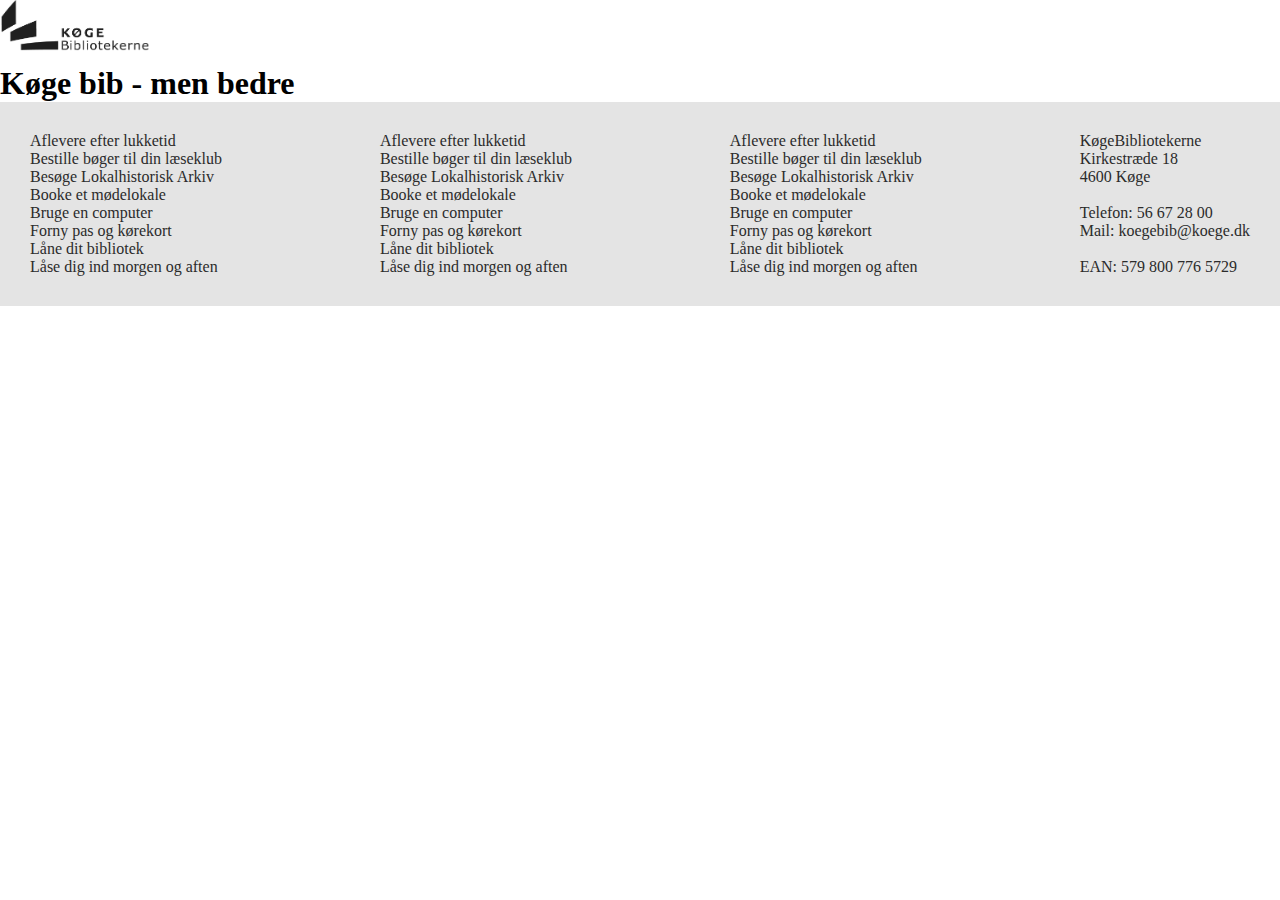
==== index.html @ dbcd5a8c "footer rykket op" ====
<!DOCTYPE html>
<html lang="en">
<head>
    <meta charset="UTF-8">
    <meta http-equiv="X-UA-Compatible" content="IE=edge">
    <meta name="viewport" content="width=device-width, initial-scale=1.0">
    <link rel="stylesheet" href="style.css">

    <title>KøgeBibliotekerne</title>
</head>
<body>

    <header>
        <img class="logo" src="img/logo.png" alt="logo">
        <h1>Køge bib - men bedre</h1>
    </header>
    








    <footer>
        <div class="foot-box">
            <div class="box1">
                <li>
                    <ul>Aflevere efter lukketid</ul>
                    <ul>Bestille bøger til din læseklub</ul>
                    <ul>Besøge Lokalhistorisk Arkiv</ul>
                    <ul>Booke et mødelokale</ul>
                    <ul>Bruge en computer</ul>
                    <ul>Forny pas og kørekort</ul>
                    <ul>Låne dit bibliotek</ul>
                    <ul>Låse dig ind morgen og aften</ul>
                </li>
            </div>
            <div class="box2">
                <li>
                    <ul>Aflevere efter lukketid</ul>
                    <ul>Bestille bøger til din læseklub</ul>
                    <ul>Besøge Lokalhistorisk Arkiv</ul>
                    <ul>Booke et mødelokale</ul>
                    <ul>Bruge en computer</ul>
                    <ul>Forny pas og kørekort</ul>
                    <ul>Låne dit bibliotek</ul>
                    <ul>Låse dig ind morgen og aften</ul>
                </li>
            </div>
            <div class="box3">
                <li>
                    <ul>Aflevere efter lukketid</ul>
                    <ul>Bestille bøger til din læseklub</ul>
                    <ul>Besøge Lokalhistorisk Arkiv</ul>
                    <ul>Booke et mødelokale</ul>
                    <ul>Bruge en computer</ul>
                    <ul>Forny pas og kørekort</ul>
                    <ul>Låne dit bibliotek</ul>
                    <ul>Låse dig ind morgen og aften</ul>
                </li>
            </div>
            <div class="box4">
                    <li>
                        <ul>KøgeBibliotekerne</ul>
                        <ul>Kirkestræde 18</ul>
                        <ul>4600 Køge</ul>
                        <br>
                        <ul>Telefon: 56 67 28 00</ul>
                        <ul> Mail: koegebib@koege.dk</ul>
                        <br>
                        <ul>EAN: 579 800 776 5729</ul>
                    </li>
            </div>
            </div>
        </div>
    </footer>
    <script src="main.js"></script>
</body>

</html>
---- style.css ----
:root{
    --bgg-color: #FFFFFF; 
    --box-bgg-color: #E4E4E4;
    --txt-color: #2B2B2B; 
    --detail-color: #79BA00; 
}

*{
    margin: 0;
    padding: 0;
}

.logo {
    width: 100%;
    height: auto;
    max-width: 150px;
    margin-bottom: 10px;
      
  }

.foot-box{
    color: var(--txt-color);
    background-color: var(--box-bgg-color);
    display: flex;
    flex-direction: column;
    align-items: center;
}

.box1, .box2, .box3, .box4 {
    margin: 30px;
    list-style: none;
    
}





@media screen and (min-width: 720px) {

    .foot-box{
        display: flex;
        flex-direction: row;
        justify-content: space-between;
    }
}
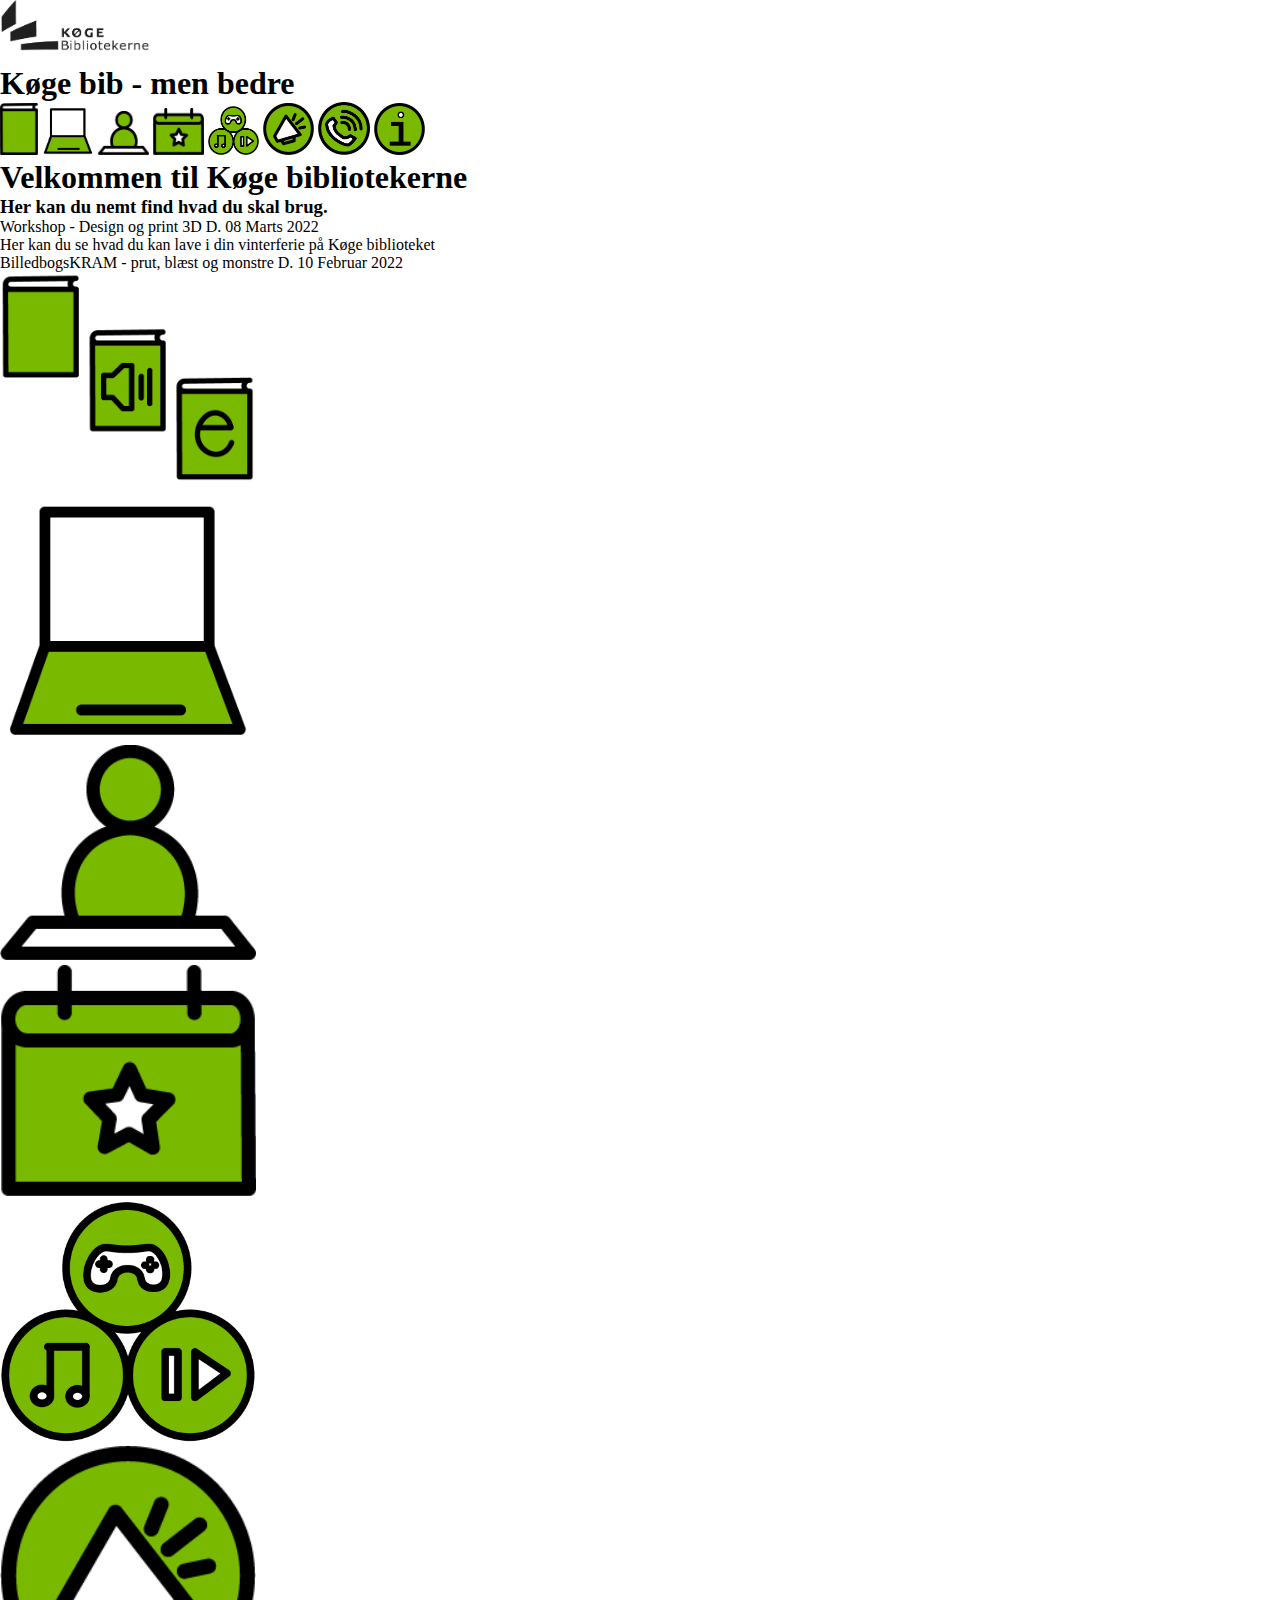
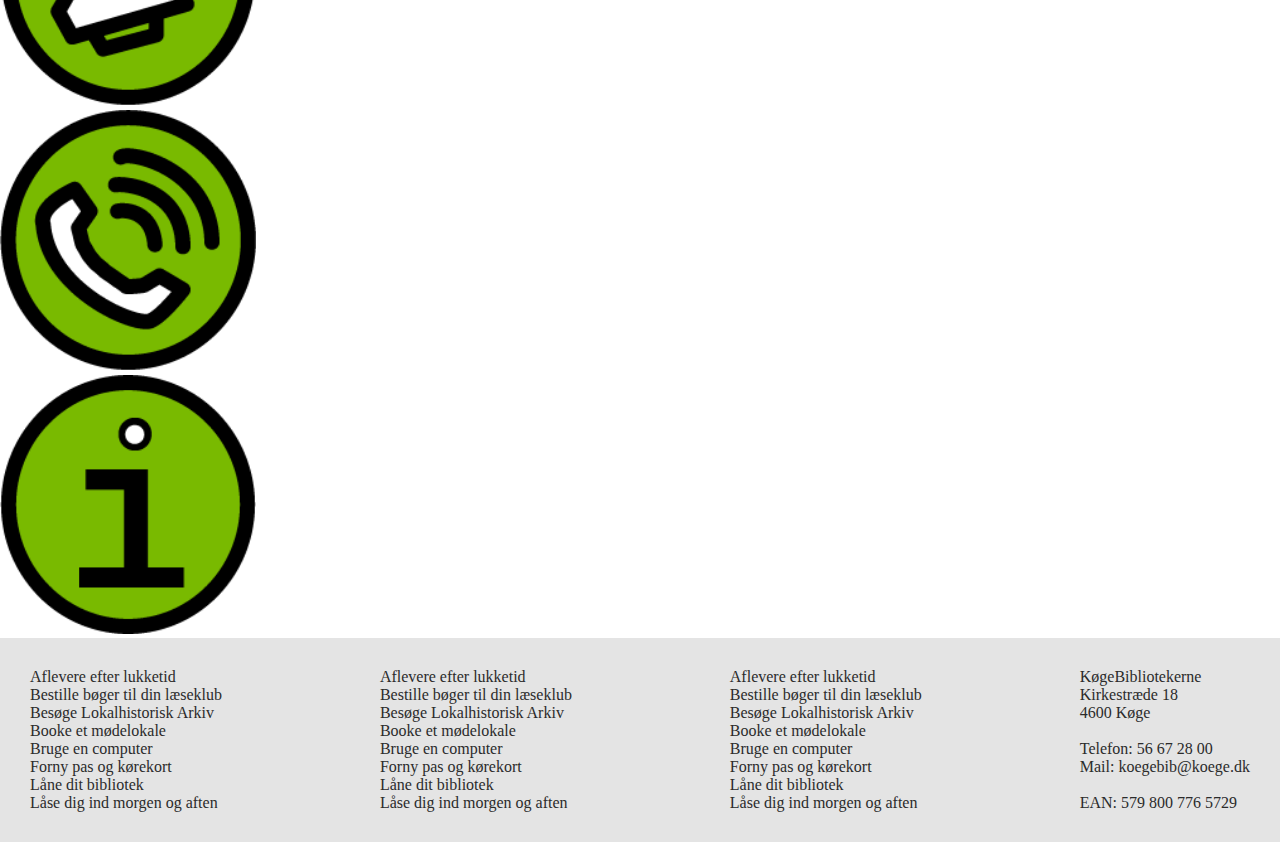
==== commit e702bb14: "forside ikoner kommet ind" ====
--- a/index.html
+++ b/index.html
@@ -1,5 +1,5 @@
 <!DOCTYPE html>
-<html lang="en">
+<html lang="da">
 <head>
     <meta charset="UTF-8">
     <meta http-equiv="X-UA-Compatible" content="IE=edge">
@@ -14,8 +14,74 @@
         <img class="logo" src="img/logo.png" alt="logo">
         <h1>Køge bib - men bedre</h1>
     </header>
-    
+    <nav>
+        <a href="#"><img src="img/farvet ikoner/bøger.png" alt="bog" width="3%"></a>
+        <a href="#"><img src="img/farvet ikoner/Computer.png" alt="computer" width="4%"></a>
+        <a href="#"><img src="img/farvet ikoner/skole-opg.png" alt="skole-opg" width="4%"></a>
+        <a href="arrangement.html"><img src="img/farvet ikoner/kalender.png" alt="kalender" width="4%"></a>
+        <a href="#"><img src="img/farvet ikoner/underholdning.png" alt="underholdning" width="4%"></a>
+        <a href="#"><img src="img/farvet ikoner/Nyhed.png" alt="Nyhed" width="4%"></a>
+        <a href="#"><img src="img/farvet ikoner/Kontakt.png" alt="Kontakt" width="4%"></a>
+        <a href="#"><img src="img/farvet ikoner/info.png" alt="ikoner" width="4%"></a>
+    </nav>
+    <section class="søg">
 
+    </section>
+    <section class="intro">
+        <h1>Velkommen til Køge bibliotekerne</h1>
+        <h3>Her kan du nemt find hvad du skal brug.</h3>
+        <div class="intro-box">
+            <p>
+                Workshop - Design og print 3D
+                D. 08 Marts 2022
+            </p>
+        </div>
+        <div class="intro-box">
+            <p>
+                Her kan du se hvad du kan lave i din vinterferie på Køge biblioteket
+            </p>
+        </div>
+        <div class="intro-box">
+            <p>
+                BilledbogsKRAM - prut, blæst og monstre 
+                D. 10 Februar 2022
+            </p>
+        </div>
+    </section>  
+    <main class="menu">
+        <div class="menu-box">
+            <a href="#"><img src="img/farvet ikoner/lån.png" alt="bog" width="20%"></a>
+            <h2 class="menu-text"></h2>
+        </div>
+        <div class="menu-box">
+            <a href="#"><img src="img/farvet ikoner/Computer.png" alt="computer" width="20%"></a>
+            <h2 class="menu-text"></h2>
+        </div>
+        <div class="menu-box">
+            <a href="#"><img src="img/farvet ikoner/skole-opg.png" alt="skole-opg" width="20%"></a>
+            <h2 class="menu-text"></h2>
+        </div>
+        <div class="menu-box">
+            <a href="arrangement.html"><img src="img/farvet ikoner/kalender.png" alt="kalender" width="20%"></a>
+            <h2 class="menu-text"></h2>
+        </div>
+        <div class="menu-box">
+            <a href="#"><img src="img/farvet ikoner/underholdning.png" alt="underholdning" width="20%"></a>
+            <h2 class="menu-text"></h2>
+        </div>
+        <div class="menu-box">
+            <a href="#"><img src="img/farvet ikoner/Nyhed.png" alt="Nyhed" width="20%"></a>
+            <h2 class="menu-text"></h2>
+        </div>
+        <div class="menu-box">
+            <a href="#"><img src="img/farvet ikoner/Kontakt.png" alt="Kontakt" width="20%"></a>
+            <h2 class="menu-text"></h2>
+        </div>
+        <div class="menu-box">
+            <a href="#"><img src="img/farvet ikoner/info.png" alt="ikoner" width="20%"></a>
+            <h2 class="menu-text"></h2>
+        </div>
+    </main>
 
 
 
--- a/style.css
+++ b/style.css
@@ -9,6 +9,59 @@
     margin: 0;
     padding: 0;
 }
+
+a:link{
+    text-decoration: none;
+    color: var(--txt-color);
+}
+
+a:visited{
+    text-decoration: none;
+    color: var(--txt-color);
+}
+
+.oversigt{
+    display: flex;
+    justify-content: space-between;
+    margin: 30px;
+    background-color: var(--detail-color);
+    text-decoration: underline;
+}
+
+.nav-dato, .nav-titel, .nav-kategori, .nav-sted, .nav-pris{
+  margin: 20px;   
+}
+
+.arrangement1, .arrangement2, .arrangement3, .arrangement4, .arrangement5, .arrangement6, .arrangement7 {
+    display: flex;
+    margin: 30px;
+    background-color: var(--box-bgg-color);
+    justify-content: space-between;
+    
+}
+
+.titel{
+    color: var(--detail-color);
+}
+
+.dato, .titel, .kategori, .sted, .pris{
+    margin: 20px;
+    
+}
+
+
+.flex-container {
+    display: flex;
+  }
+  
+  .flex-container > div {
+    color: var(--txt-color);
+    width: auto;
+    margin: 10px;
+    text-align: center;
+    line-height: 75px;
+    font-size: 20px;
+  }
 
 .logo {
     width: 100%;
@@ -34,8 +87,6 @@
 
 
 
-
-
 @media screen and (min-width: 720px) {
 
     .foot-box{
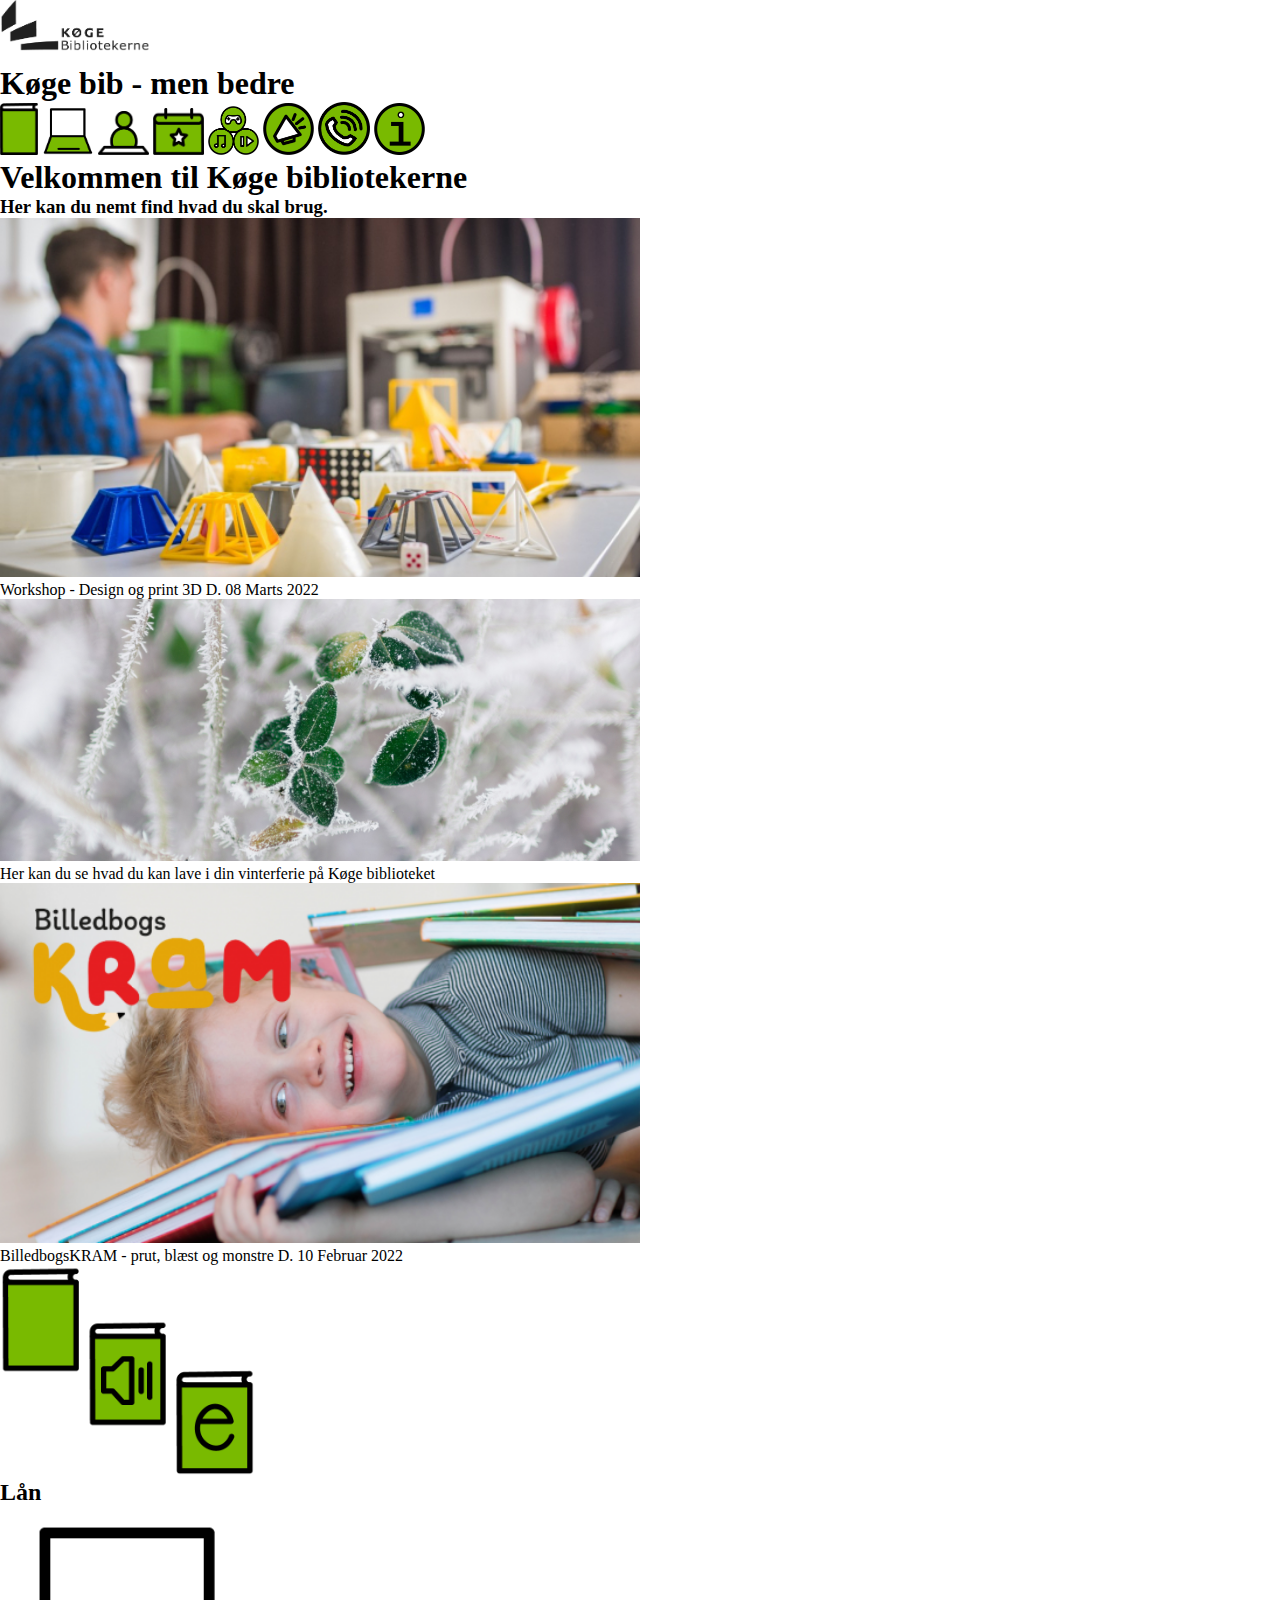
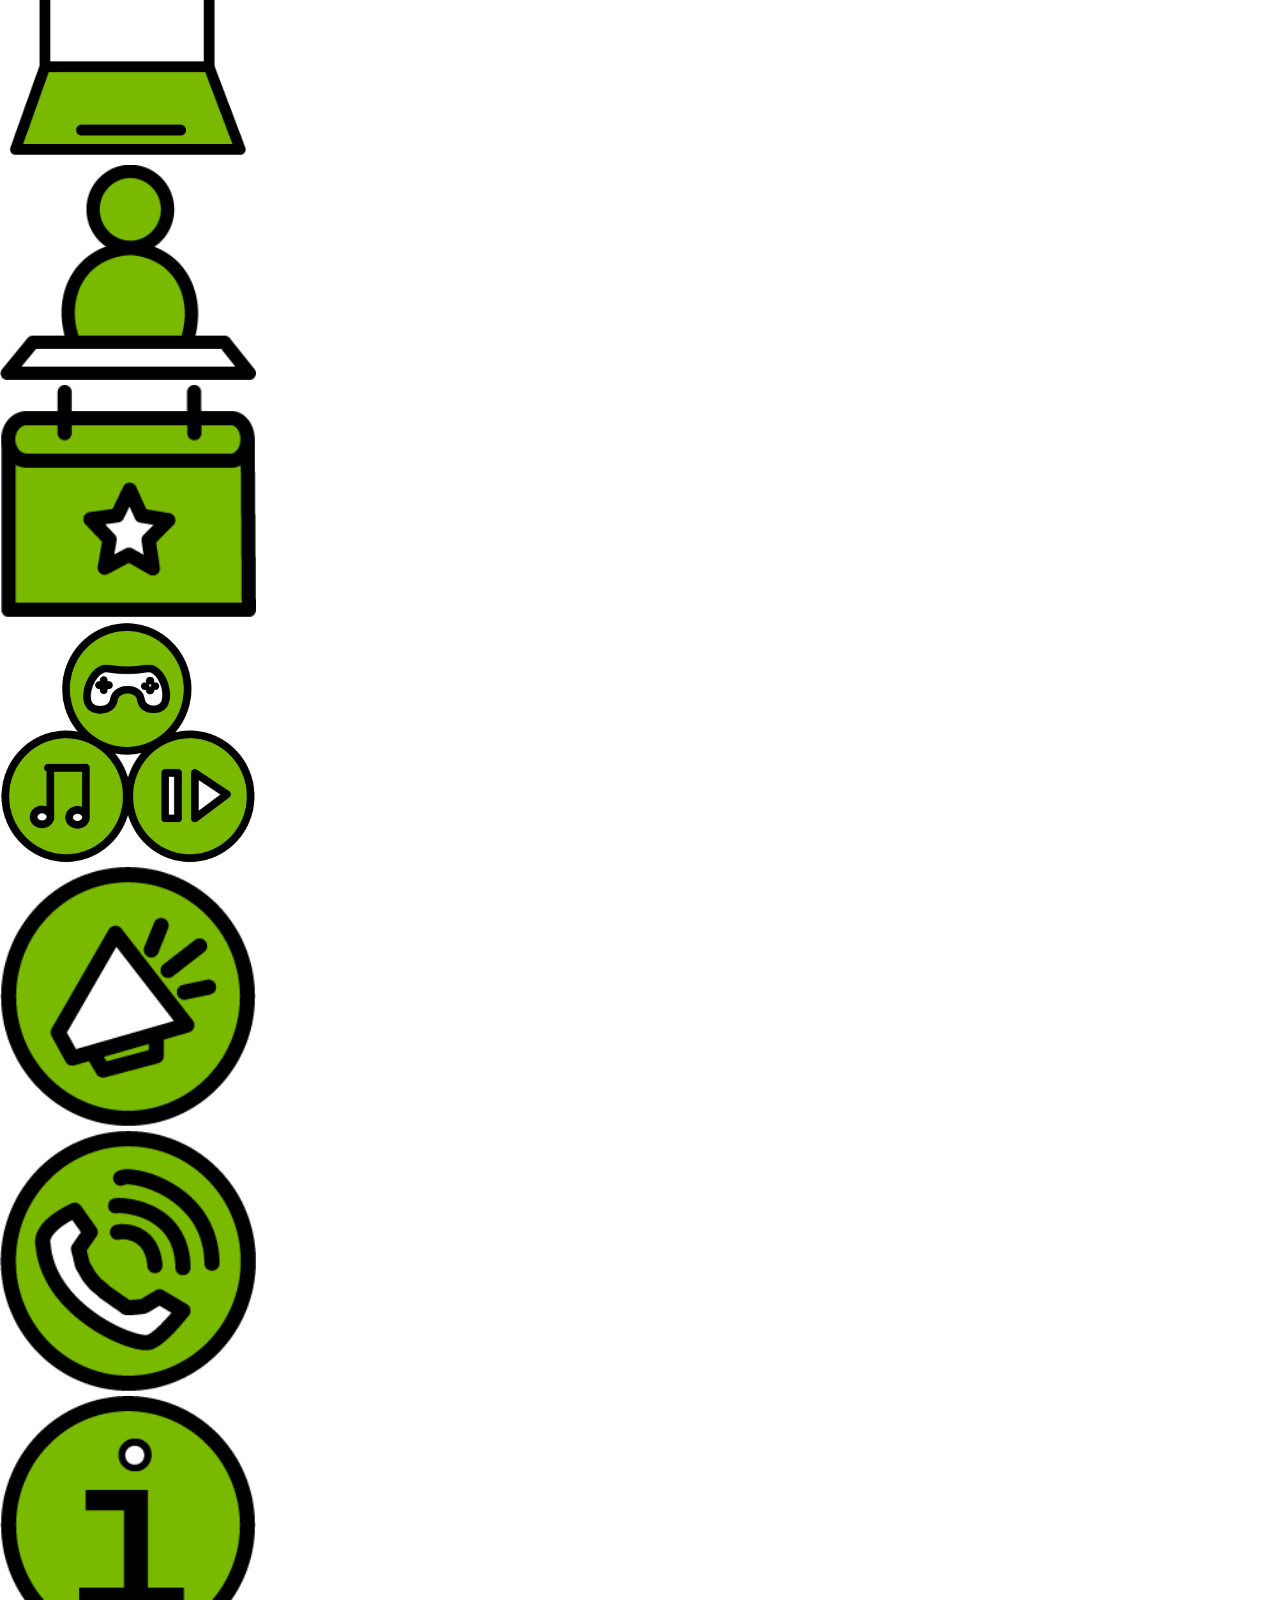
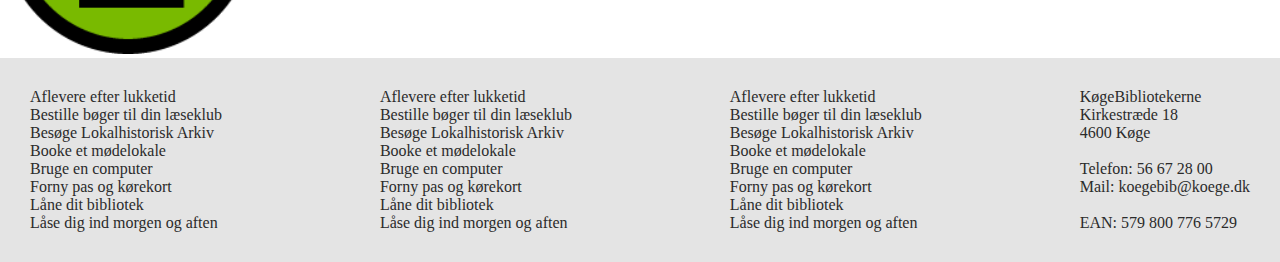
==== commit 568be56c: "billeder tilføjet og index opdatering" ====
--- a/index.html
+++ b/index.html
@@ -31,17 +31,20 @@
         <h1>Velkommen til Køge bibliotekerne</h1>
         <h3>Her kan du nemt find hvad du skal brug.</h3>
         <div class="intro-box">
+            <img src="img/3d-print.jpg" alt="3D-print" width="50%">
             <p>
                 Workshop - Design og print 3D
                 D. 08 Marts 2022
             </p>
         </div>
         <div class="intro-box">
+            <img src="img/vinterferien.jpg" alt="vinterferie" width="50%">
             <p>
                 Her kan du se hvad du kan lave i din vinterferie på Køge biblioteket
             </p>
         </div>
         <div class="intro-box">
+            <img src="img/kram.png" alt="KRAM" width="50%">
             <p>
                 BilledbogsKRAM - prut, blæst og monstre 
                 D. 10 Februar 2022
@@ -51,7 +54,7 @@
     <main class="menu">
         <div class="menu-box">
             <a href="#"><img src="img/farvet ikoner/lån.png" alt="bog" width="20%"></a>
-            <h2 class="menu-text"></h2>
+            <h2 class="menu-text">Lån</h2>
         </div>
         <div class="menu-box">
             <a href="#"><img src="img/farvet ikoner/Computer.png" alt="computer" width="20%"></a>
--- a/style.css
+++ b/style.css
@@ -86,7 +86,6 @@
 }
 
 
-
 @media screen and (min-width: 720px) {
 
     .foot-box{
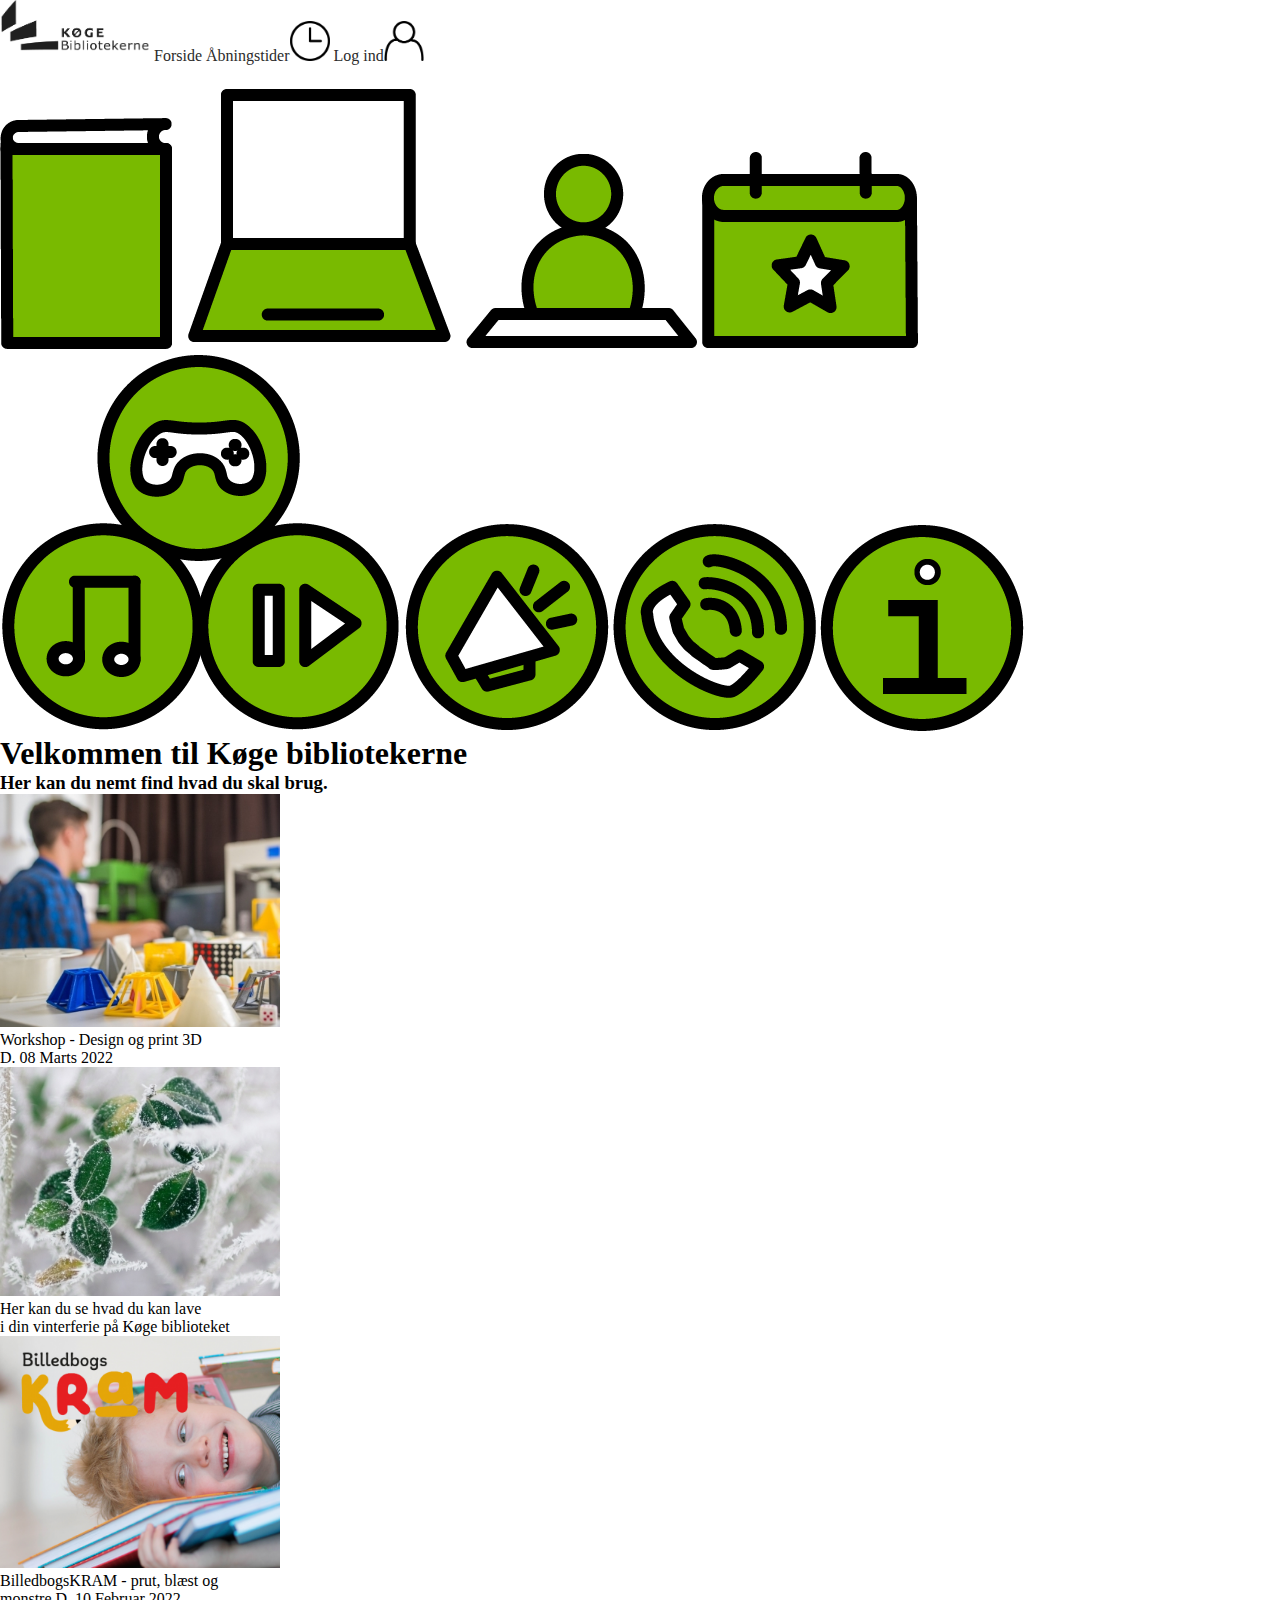
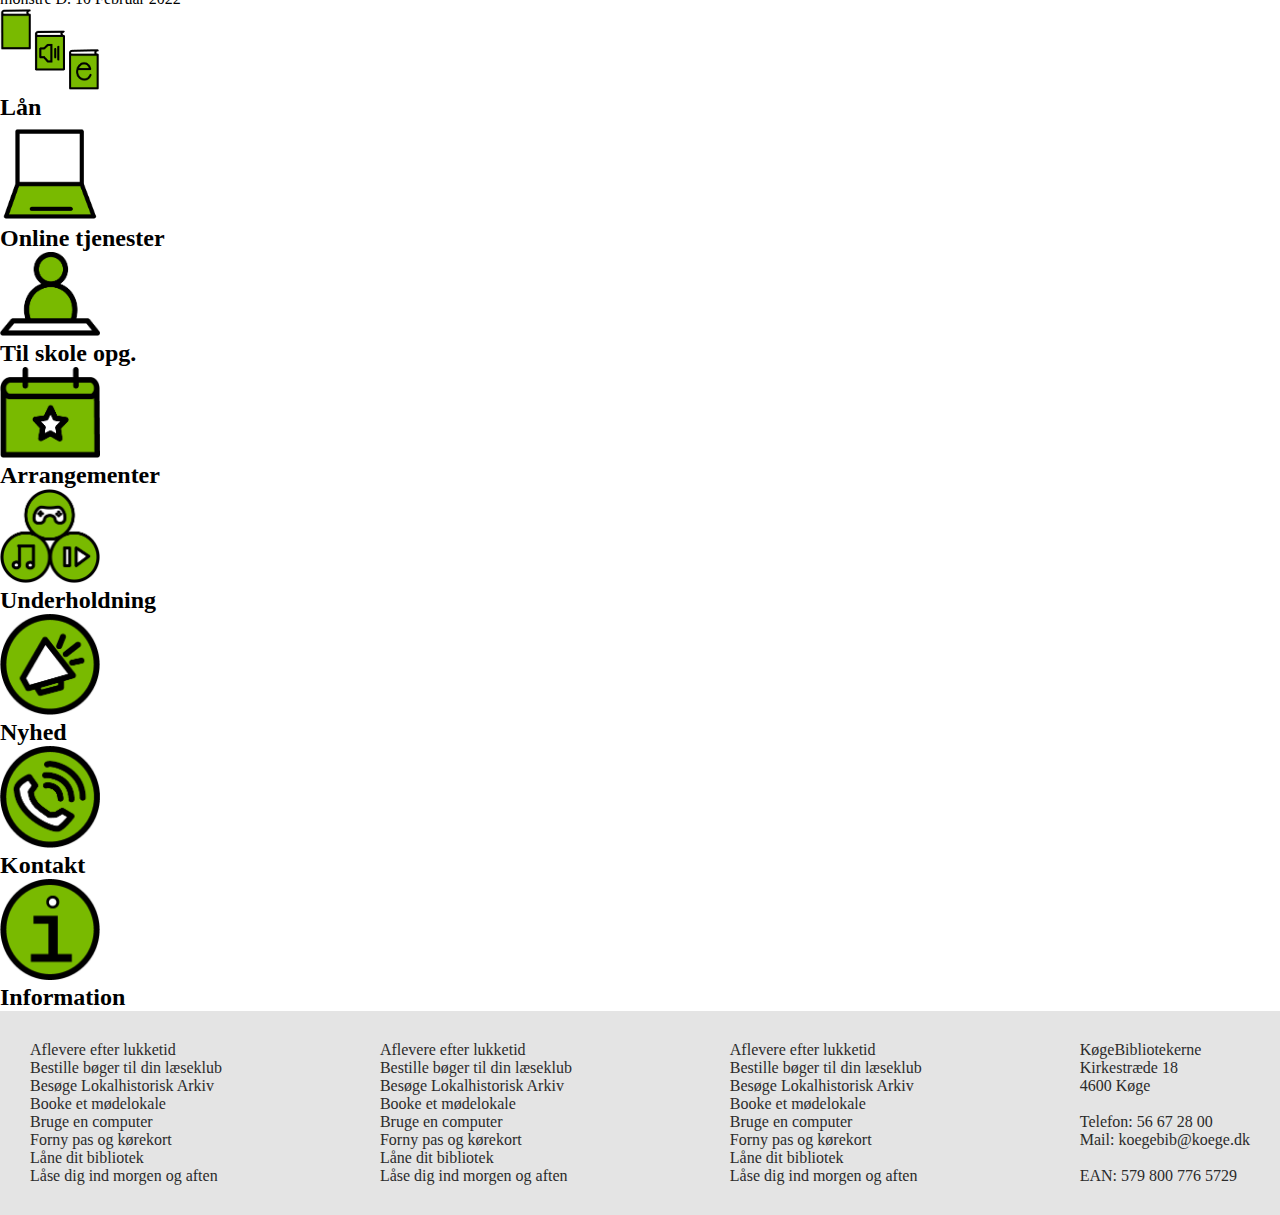
==== commit 60e1c72d: "ændringer" ====
--- a/index.html
+++ b/index.html
@@ -5,86 +5,86 @@
     <meta http-equiv="X-UA-Compatible" content="IE=edge">
     <meta name="viewport" content="width=device-width, initial-scale=1.0">
     <link rel="stylesheet" href="style.css">
-
-    <title>KøgeBibliotekerne</title>
+    <title>Køge Bibliotekerne</title>
 </head>
 <body>
 
     <header>
         <img class="logo" src="img/logo.png" alt="logo">
-        <h1>Køge bib - men bedre</h1>
+        <a href="index.html">Forside</a>
+        <a href="#">Åbningstider<img src="img/ur.png" alt="Åbningstider" width="40"></a>
+        <a href="#">Log ind<img src="img/bruger.png" alt="logind" width="40"></a>
     </header>
     <nav>
-        <a href="#"><img src="img/farvet ikoner/bøger.png" alt="bog" width="3%"></a>
-        <a href="#"><img src="img/farvet ikoner/Computer.png" alt="computer" width="4%"></a>
-        <a href="#"><img src="img/farvet ikoner/skole-opg.png" alt="skole-opg" width="4%"></a>
-        <a href="arrangement.html"><img src="img/farvet ikoner/kalender.png" alt="kalender" width="4%"></a>
-        <a href="#"><img src="img/farvet ikoner/underholdning.png" alt="underholdning" width="4%"></a>
-        <a href="#"><img src="img/farvet ikoner/Nyhed.png" alt="Nyhed" width="4%"></a>
-        <a href="#"><img src="img/farvet ikoner/Kontakt.png" alt="Kontakt" width="4%"></a>
-        <a href="#"><img src="img/farvet ikoner/info.png" alt="ikoner" width="4%"></a>
+        <a href="#"><img src="img/farvet-ikoner/bøger.png" alt="bog"></a>
+        <a href="#"><img src="img/farvet-ikoner/Computer.png" alt="computer"></a>
+        <a href="#"><img src="img/farvet-ikoner/skole-opg.png" alt="skole-opg"></a>
+        <a href="arrangement.html"><img src="img/farvet-ikoner/kalender.png" alt="kalender"></a>
+        <a href="#"><img src="img/farvet-ikoner/underholdning.png" alt="underholdning"></a>
+        <a href="#"><img src="img/farvet-ikoner/Nyhed.png" alt="Nyhed"></a>
+        <a href="#"><img src="img/farvet-ikoner/Kontakt.png" alt="Kontakt"></a>
+        <a href="#"><img src="img/farvet-ikoner/info.png" alt="ikoner"></a>
     </nav>
-    <section class="søg">
-
-    </section>
+  
     <section class="intro">
         <h1>Velkommen til Køge bibliotekerne</h1>
         <h3>Her kan du nemt find hvad du skal brug.</h3>
         <div class="intro-box">
-            <img src="img/3d-print.jpg" alt="3D-print" width="50%">
+            <img src="img/3d-print.jpg" alt="3D-print" width="280">
             <p>
-                Workshop - Design og print 3D
+                Workshop - Design og print 3D<br>
                 D. 08 Marts 2022
             </p>
         </div>
         <div class="intro-box">
-            <img src="img/vinterferien.jpg" alt="vinterferie" width="50%">
+            <img src="img/vinterferien.jpg" alt="vinterferie" width="280">
             <p>
-                Her kan du se hvad du kan lave i din vinterferie på Køge biblioteket
+                Her kan du se hvad du kan lave<br>
+                i din vinterferie på Køge biblioteket
             </p>
         </div>
         <div class="intro-box">
-            <img src="img/kram.png" alt="KRAM" width="50%">
+            <img src="img/kram.png" alt="KRAM" width="280">
             <p>
-                BilledbogsKRAM - prut, blæst og monstre 
-                D. 10 Februar 2022
+                BilledbogsKRAM - prut, blæst og<br> 
+                monstre D. 10 Februar 2022
             </p>
         </div>
     </section>  
-    <main class="menu">
+    <section class="menu">
         <div class="menu-box">
-            <a href="#"><img src="img/farvet ikoner/lån.png" alt="bog" width="20%"></a>
+            <a href="#"><img src="img/farvet-ikoner/lån.png" alt="bog" width="100"></a>
             <h2 class="menu-text">Lån</h2>
         </div>
         <div class="menu-box">
-            <a href="#"><img src="img/farvet ikoner/Computer.png" alt="computer" width="20%"></a>
-            <h2 class="menu-text"></h2>
+            <a href="#"><img src="img/farvet-ikoner/Computer.png" alt="computer" width="100"></a>
+            <h2 class="menu-text">Online tjenester</h2>
         </div>
         <div class="menu-box">
-            <a href="#"><img src="img/farvet ikoner/skole-opg.png" alt="skole-opg" width="20%"></a>
-            <h2 class="menu-text"></h2>
+            <a href="#"><img src="img/farvet-ikoner/skole-opg.png" alt="skole-opg" width="100"></a>
+            <h2 class="menu-text">Til skole opg.</h2>
         </div>
         <div class="menu-box">
-            <a href="arrangement.html"><img src="img/farvet ikoner/kalender.png" alt="kalender" width="20%"></a>
-            <h2 class="menu-text"></h2>
+            <a href="arrangement.html"><img src="img/farvet-ikoner/kalender.png" alt="kalender"  width="100"></a>
+            <h2 class="menu-text">Arrangementer</h2>
         </div>
         <div class="menu-box">
-            <a href="#"><img src="img/farvet ikoner/underholdning.png" alt="underholdning" width="20%"></a>
-            <h2 class="menu-text"></h2>
+            <a href="#"><img src="img/farvet-ikoner/underholdning.png" alt="underholdning"  width="100"></a>
+            <h2 class="menu-text">Underholdning</h2>
         </div>
         <div class="menu-box">
-            <a href="#"><img src="img/farvet ikoner/Nyhed.png" alt="Nyhed" width="20%"></a>
-            <h2 class="menu-text"></h2>
+            <a href="#"><img src="img/farvet-ikoner/Nyhed.png" alt="Nyhed"  width="100"></a>
+            <h2 class="menu-text">Nyhed</h2>
         </div>
         <div class="menu-box">
-            <a href="#"><img src="img/farvet ikoner/Kontakt.png" alt="Kontakt" width="20%"></a>
-            <h2 class="menu-text"></h2>
+            <a href="#"><img src="img/farvet-ikoner/Kontakt.png" alt="Kontakt"  width="100"></a>
+            <h2 class="menu-text">Kontakt</h2>
         </div>
         <div class="menu-box">
-            <a href="#"><img src="img/farvet ikoner/info.png" alt="ikoner" width="20%"></a>
-            <h2 class="menu-text"></h2>
+            <a href="#"><img src="img/farvet-ikoner/info.png" alt="ikoner"  width="100"></a>
+            <h2 class="menu-text">Information</h2>
         </div>
-    </main>
+    </section>
 
 
 
--- a/style.css
+++ b/style.css
@@ -52,16 +52,75 @@
 
 .flex-container {
     display: flex;
+    padding-right: 70px;
+    padding-left: 0px;
   }
   
-  .flex-container > div {
+.flex-container > div {
     color: var(--txt-color);
     width: auto;
     margin: 10px;
+    font-size: 20px;
+    margin-left: 40px;
+}
+
+
+.tilmeld {
+    border: none;
+    color: #2B2B2B;
+    padding: 14px 28px;
+    font-size: 16px;
+    cursor: pointer;
+    background-color:#79BA00;
+    margin: 100px;
+    margin-top: 30px;
+    margin-bottom: 10px;
+}
+
+.lille{
+    color: var(--txt-color);
+    font-size: 17px;
+    font-family: Arial, Helvetica, sans-serif;
+    padding-bottom: 10px;
+}
+.green{
+    color: var(--detail-color);
+    font-size: 30px;
+    font-family: Arial, Helvetica, sans-serif;
+    padding-bottom: 20px;
+}
+.brødtekst{
+    color: var(--txt-color);
+    font-size: 20px;
+    font-family: Arial, Helvetica, sans-serif;
+    padding-top: 13px;
+    padding-bottom: 28px;
+}
+.stor{
+    font-size: 30px;
+    color: var(--txt-color);
+    font-family: Arial, Helvetica, sans-serif;
+}
+.andre{
+    font-size: 30px;
+    padding-left: 40px;
+    padding-top: 50px;
+    font-family: Arial, Helvetica, sans-serif;
+}
+
+.andre-begivenheder{
+    display: flex;
+    padding-bottom: 40px;
+}
+      
+.andre-begivenheder > div {
+    background-color: var(--box-bgg-color);
+    color: var(--txt-color);
+    width: 400px;
+    margin: 10px;
     text-align: center;
-    line-height: 75px;
-    font-size: 20px;
-  }
+}
+
 
 .logo {
     width: 100%;
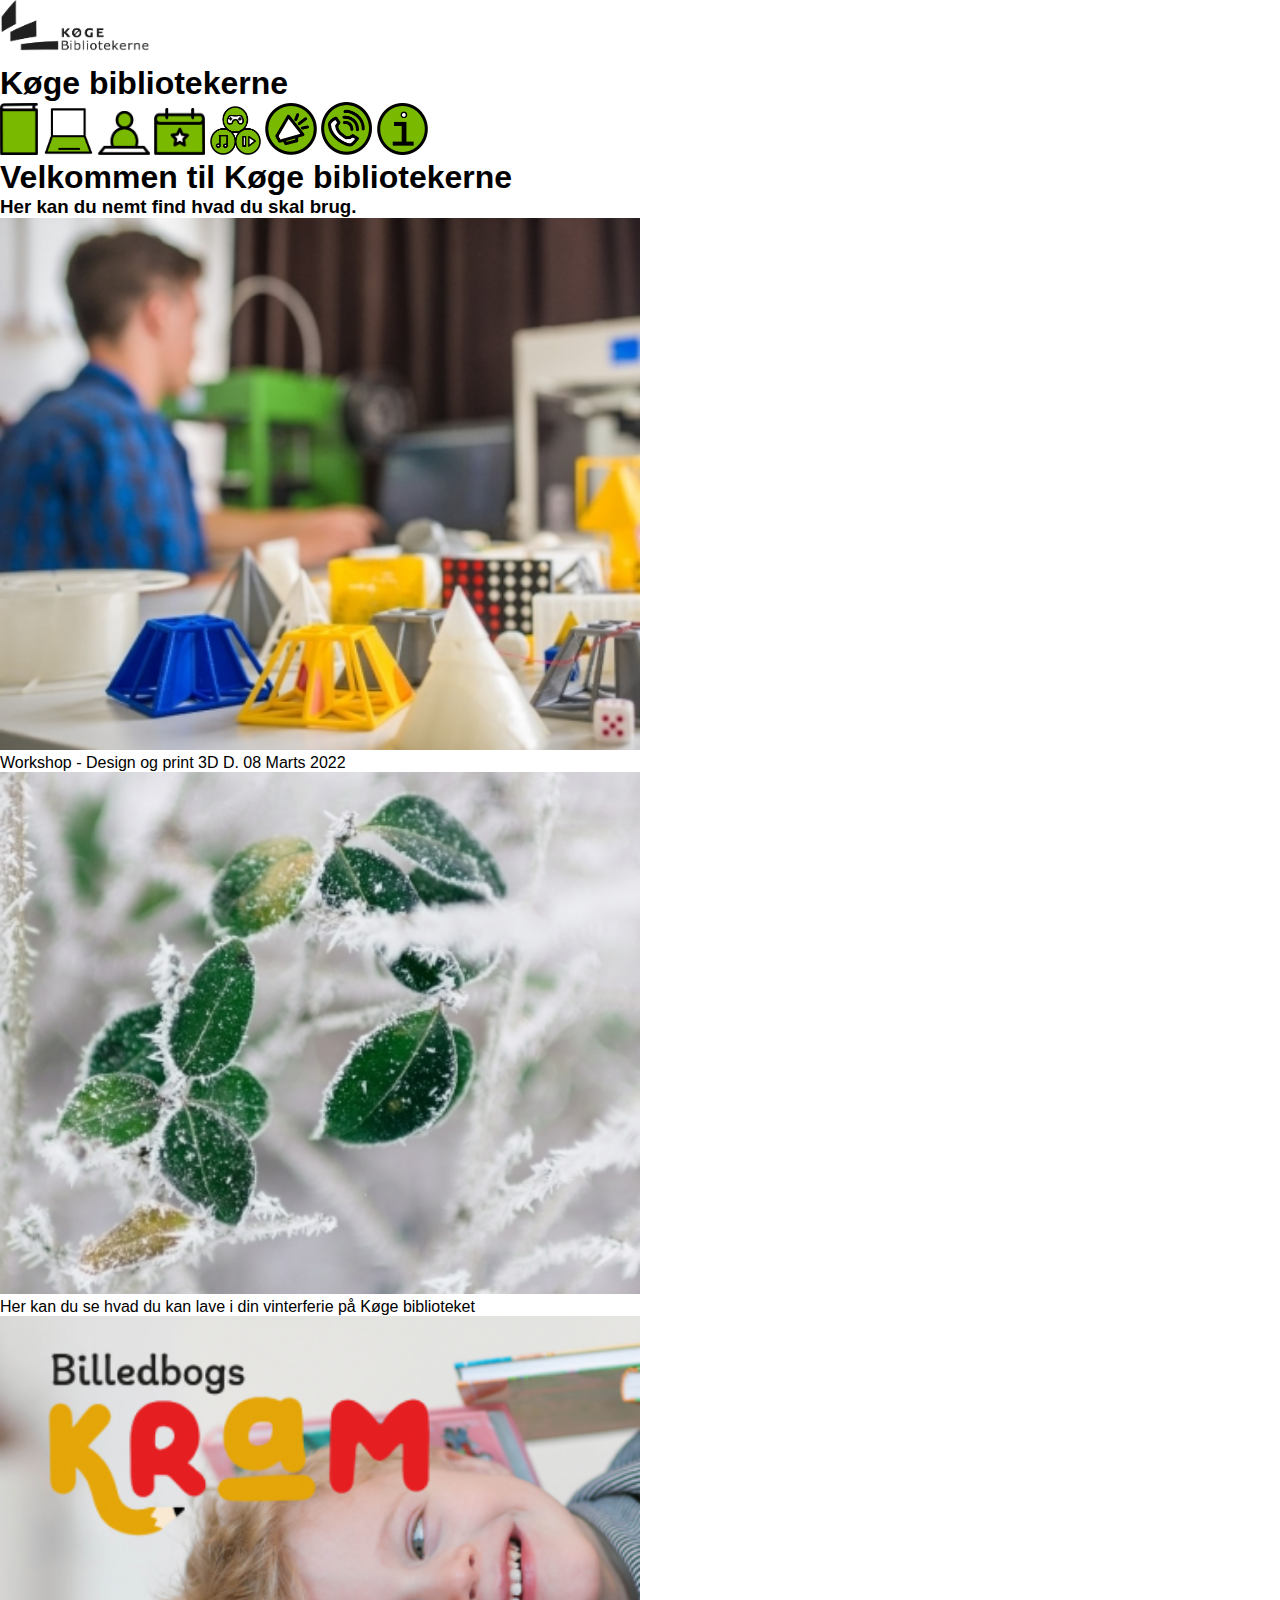
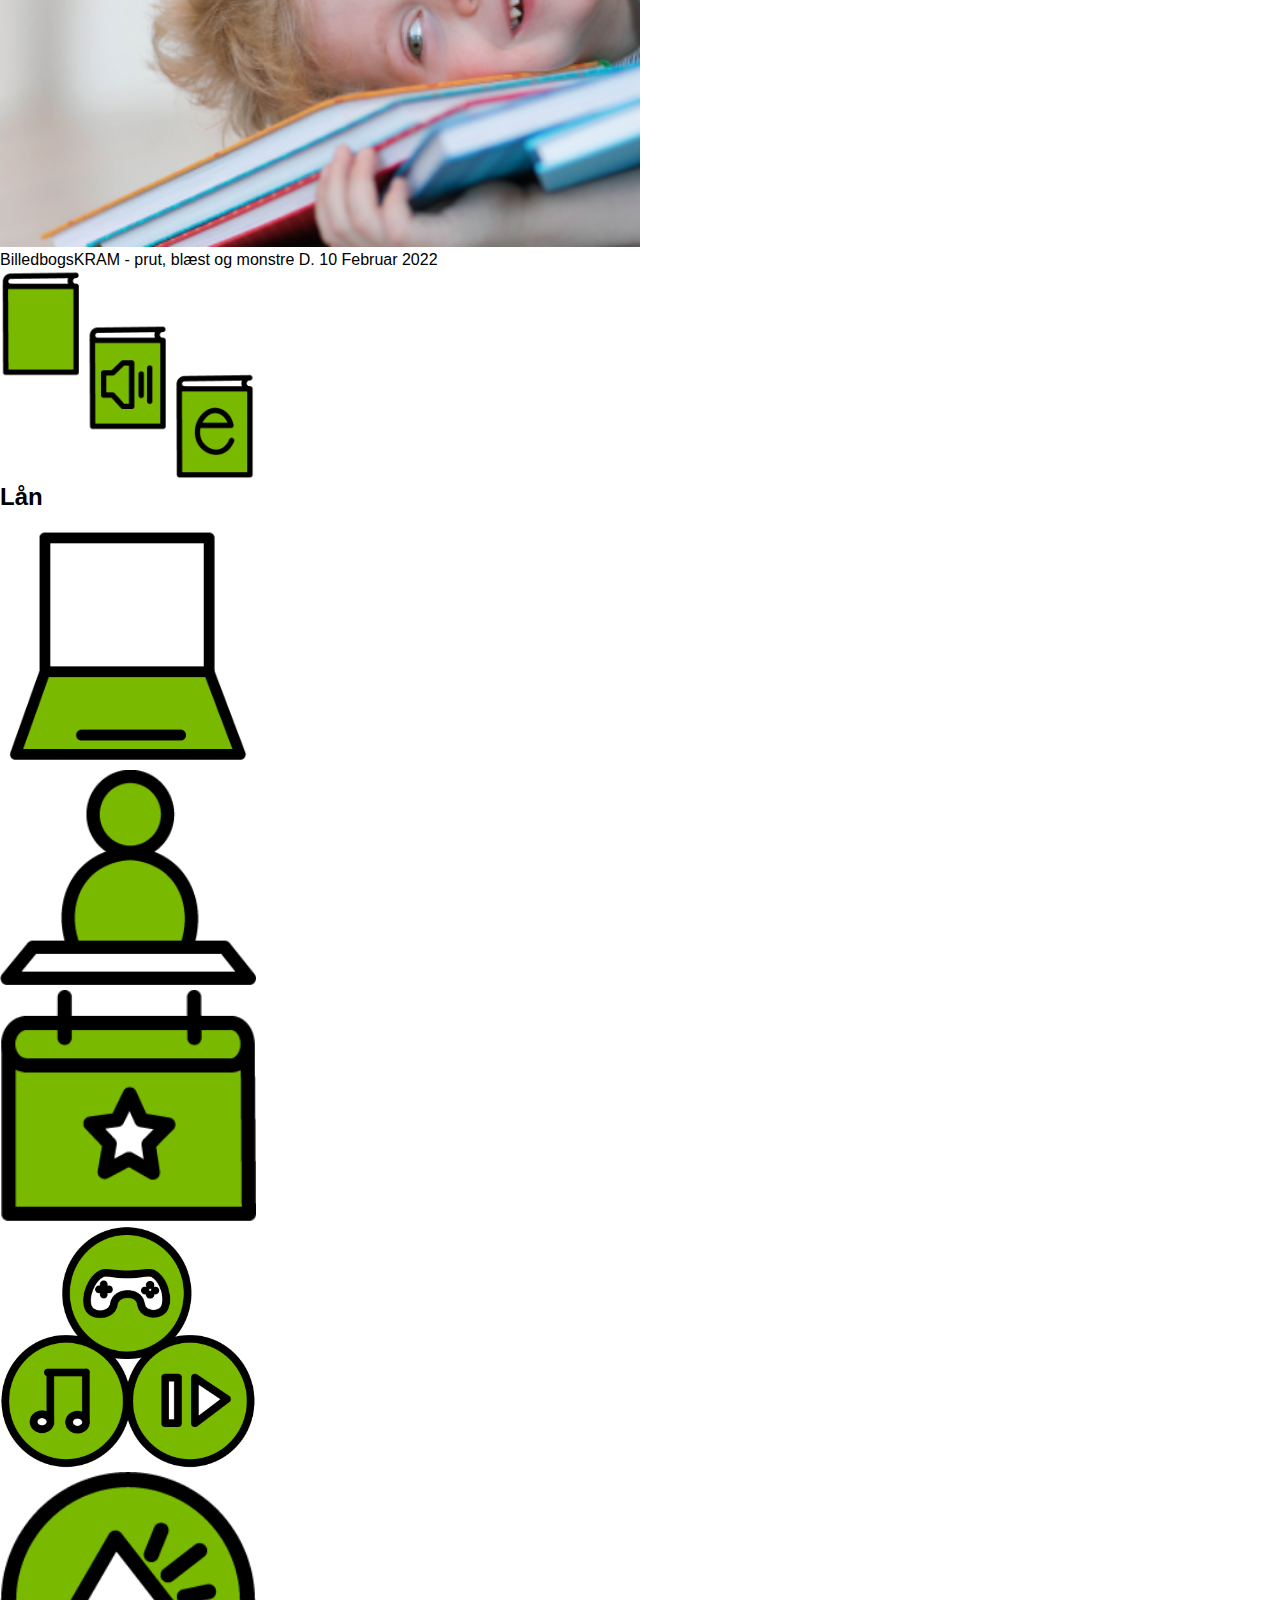
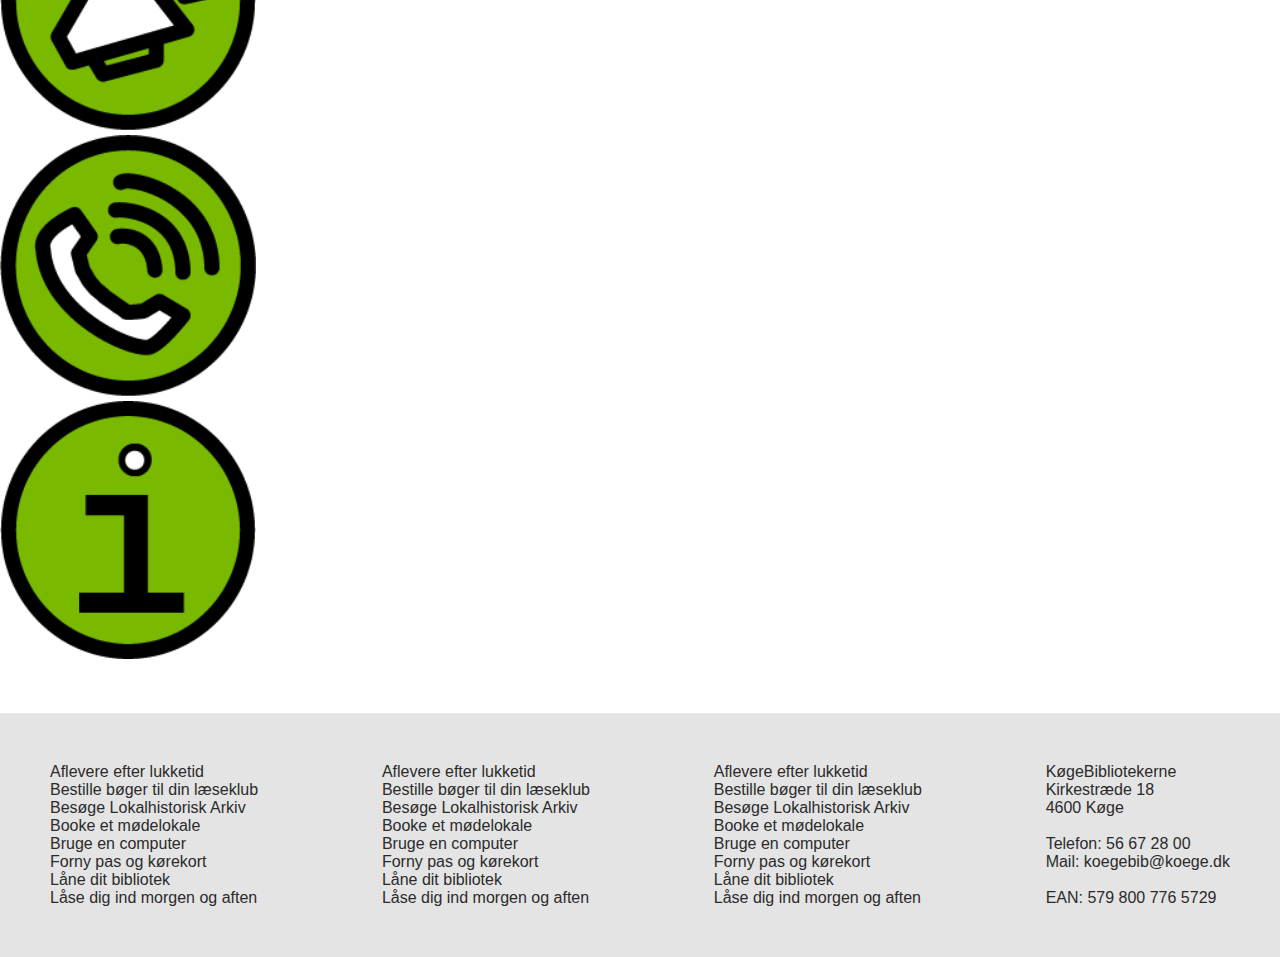
==== commit 23277475: "logo link + filter" ====
--- a/index.html
+++ b/index.html
@@ -5,86 +5,86 @@
     <meta http-equiv="X-UA-Compatible" content="IE=edge">
     <meta name="viewport" content="width=device-width, initial-scale=1.0">
     <link rel="stylesheet" href="style.css">
-    <title>Køge Bibliotekerne</title>
+
+    <title>KøgeBibliotekerne</title>
 </head>
 <body>
 
     <header>
-        <img class="logo" src="img/logo.png" alt="logo">
-        <a href="index.html">Forside</a>
-        <a href="#">Åbningstider<img src="img/ur.png" alt="Åbningstider" width="40"></a>
-        <a href="#">Log ind<img src="img/bruger.png" alt="logind" width="40"></a>
+        <a href="index.html"><img class="logo" src="img/logo.png" alt="logo"></a> 
+        <h1>Køge bibliotekerne</h1>
     </header>
     <nav>
-        <a href="#"><img src="img/farvet-ikoner/bøger.png" alt="bog"></a>
-        <a href="#"><img src="img/farvet-ikoner/Computer.png" alt="computer"></a>
-        <a href="#"><img src="img/farvet-ikoner/skole-opg.png" alt="skole-opg"></a>
-        <a href="arrangement.html"><img src="img/farvet-ikoner/kalender.png" alt="kalender"></a>
-        <a href="#"><img src="img/farvet-ikoner/underholdning.png" alt="underholdning"></a>
-        <a href="#"><img src="img/farvet-ikoner/Nyhed.png" alt="Nyhed"></a>
-        <a href="#"><img src="img/farvet-ikoner/Kontakt.png" alt="Kontakt"></a>
-        <a href="#"><img src="img/farvet-ikoner/info.png" alt="ikoner"></a>
+        <a href="#"><img src="img/farvet ikoner/bøger.png" alt="bog" width="3%"></a>
+        <a href="#"><img src="img/farvet ikoner/Computer.png" alt="computer" width="4%"></a>
+        <a href="#"><img src="img/farvet ikoner/skole-opg.png" alt="skole-opg" width="4%"></a>
+        <a href="arrangement.html"><img src="img/farvet ikoner/kalender.png" alt="kalender" width="4%"></a>
+        <a href="#"><img src="img/farvet ikoner/underholdning.png" alt="underholdning" width="4%"></a>
+        <a href="#"><img src="img/farvet ikoner/Nyhed.png" alt="Nyhed" width="4%"></a>
+        <a href="#"><img src="img/farvet ikoner/Kontakt.png" alt="Kontakt" width="4%"></a>
+        <a href="#"><img src="img/farvet ikoner/info.png" alt="ikoner" width="4%"></a>
     </nav>
-  
+    <section class="søg">
+
+    </section>
     <section class="intro">
         <h1>Velkommen til Køge bibliotekerne</h1>
         <h3>Her kan du nemt find hvad du skal brug.</h3>
         <div class="intro-box">
-            <img src="img/3d-print.jpg" alt="3D-print" width="280">
+            <img src="img/3d-print.jpg" alt="3D-print" width="50%">
             <p>
-                Workshop - Design og print 3D<br>
+                Workshop - Design og print 3D
                 D. 08 Marts 2022
             </p>
         </div>
         <div class="intro-box">
-            <img src="img/vinterferien.jpg" alt="vinterferie" width="280">
+            <img src="img/vinterferien.jpg" alt="vinterferie" width="50%">
             <p>
-                Her kan du se hvad du kan lave<br>
-                i din vinterferie på Køge biblioteket
+                Her kan du se hvad du kan lave i din vinterferie på Køge biblioteket
             </p>
         </div>
         <div class="intro-box">
-            <img src="img/kram.png" alt="KRAM" width="280">
+            <img src="img/kram.png" alt="KRAM" width="50%">
             <p>
-                BilledbogsKRAM - prut, blæst og<br> 
-                monstre D. 10 Februar 2022
+                BilledbogsKRAM - prut, blæst og monstre 
+                D. 10 Februar 2022
             </p>
         </div>
     </section>  
-    <section class="menu">
+    <main class="menu">
         <div class="menu-box">
-            <a href="#"><img src="img/farvet-ikoner/lån.png" alt="bog" width="100"></a>
+            <a href="#"><img src="img/farvet ikoner/lån.png" alt="bog" width="20%"></a>
             <h2 class="menu-text">Lån</h2>
         </div>
         <div class="menu-box">
-            <a href="#"><img src="img/farvet-ikoner/Computer.png" alt="computer" width="100"></a>
-            <h2 class="menu-text">Online tjenester</h2>
+            <a href="#"><img src="img/farvet ikoner/Computer.png" alt="computer" width="20%"></a>
+            <h2 class="menu-text"></h2>
         </div>
         <div class="menu-box">
-            <a href="#"><img src="img/farvet-ikoner/skole-opg.png" alt="skole-opg" width="100"></a>
-            <h2 class="menu-text">Til skole opg.</h2>
+            <a href="#"><img src="img/farvet ikoner/skole-opg.png" alt="skole-opg" width="20%"></a>
+            <h2 class="menu-text"></h2>
         </div>
         <div class="menu-box">
-            <a href="arrangement.html"><img src="img/farvet-ikoner/kalender.png" alt="kalender"  width="100"></a>
-            <h2 class="menu-text">Arrangementer</h2>
+            <a href="arrangement.html"><img src="img/farvet ikoner/kalender.png" alt="kalender" width="20%"></a>
+            <h2 class="menu-text"></h2>
         </div>
         <div class="menu-box">
-            <a href="#"><img src="img/farvet-ikoner/underholdning.png" alt="underholdning"  width="100"></a>
-            <h2 class="menu-text">Underholdning</h2>
+            <a href="#"><img src="img/farvet ikoner/underholdning.png" alt="underholdning" width="20%"></a>
+            <h2 class="menu-text"></h2>
         </div>
         <div class="menu-box">
-            <a href="#"><img src="img/farvet-ikoner/Nyhed.png" alt="Nyhed"  width="100"></a>
-            <h2 class="menu-text">Nyhed</h2>
+            <a href="#"><img src="img/farvet ikoner/Nyhed.png" alt="Nyhed" width="20%"></a>
+            <h2 class="menu-text"></h2>
         </div>
         <div class="menu-box">
-            <a href="#"><img src="img/farvet-ikoner/Kontakt.png" alt="Kontakt"  width="100"></a>
-            <h2 class="menu-text">Kontakt</h2>
+            <a href="#"><img src="img/farvet ikoner/Kontakt.png" alt="Kontakt" width="20%"></a>
+            <h2 class="menu-text"></h2>
         </div>
         <div class="menu-box">
-            <a href="#"><img src="img/farvet-ikoner/info.png" alt="ikoner"  width="100"></a>
-            <h2 class="menu-text">Information</h2>
+            <a href="#"><img src="img/farvet ikoner/info.png" alt="ikoner" width="20%"></a>
+            <h2 class="menu-text"></h2>
         </div>
-    </section>
+    </main>
 
 
 
--- a/style.css
+++ b/style.css
@@ -8,6 +8,7 @@
 *{
     margin: 0;
     padding: 0;
+    font-family: Arial, Helvetica, sans-serif;
 }
 
 a:link{
@@ -20,6 +21,28 @@
     color: var(--txt-color);
 }
 
+.arrangement-filter {
+    display: flex;
+    justify-content: center;
+    margin-top: 50px;
+}
+
+.event, .film, .litteratur, .musik{
+    margin: 15px;
+    background-color: var(--detail-color);
+    padding: 8px;
+}
+
+.event-logo, .film-logo, .litteratur-logo, .musik-logo{
+    display: block;
+    margin-left: auto;
+    margin-right: auto;
+    width: 100%;
+    height: auto;
+    max-width: 35px;
+
+}
+
 .oversigt{
     display: flex;
     justify-content: space-between;
@@ -29,7 +52,7 @@
 }
 
 .nav-dato, .nav-titel, .nav-kategori, .nav-sted, .nav-pris{
-  margin: 20px;   
+  margin: 18px;   
 }
 
 .arrangement1, .arrangement2, .arrangement3, .arrangement4, .arrangement5, .arrangement6, .arrangement7 {
@@ -37,6 +60,7 @@
     margin: 30px;
     background-color: var(--box-bgg-color);
     justify-content: space-between;
+    border-radius: 8px;
     
 }
 
@@ -130,6 +154,10 @@
       
   }
 
+footer{
+    padding-top: 50px;
+}
+
 .foot-box{
     color: var(--txt-color);
     background-color: var(--box-bgg-color);
@@ -139,7 +167,7 @@
 }
 
 .box1, .box2, .box3, .box4 {
-    margin: 30px;
+    margin: 50px;
     list-style: none;
     
 }
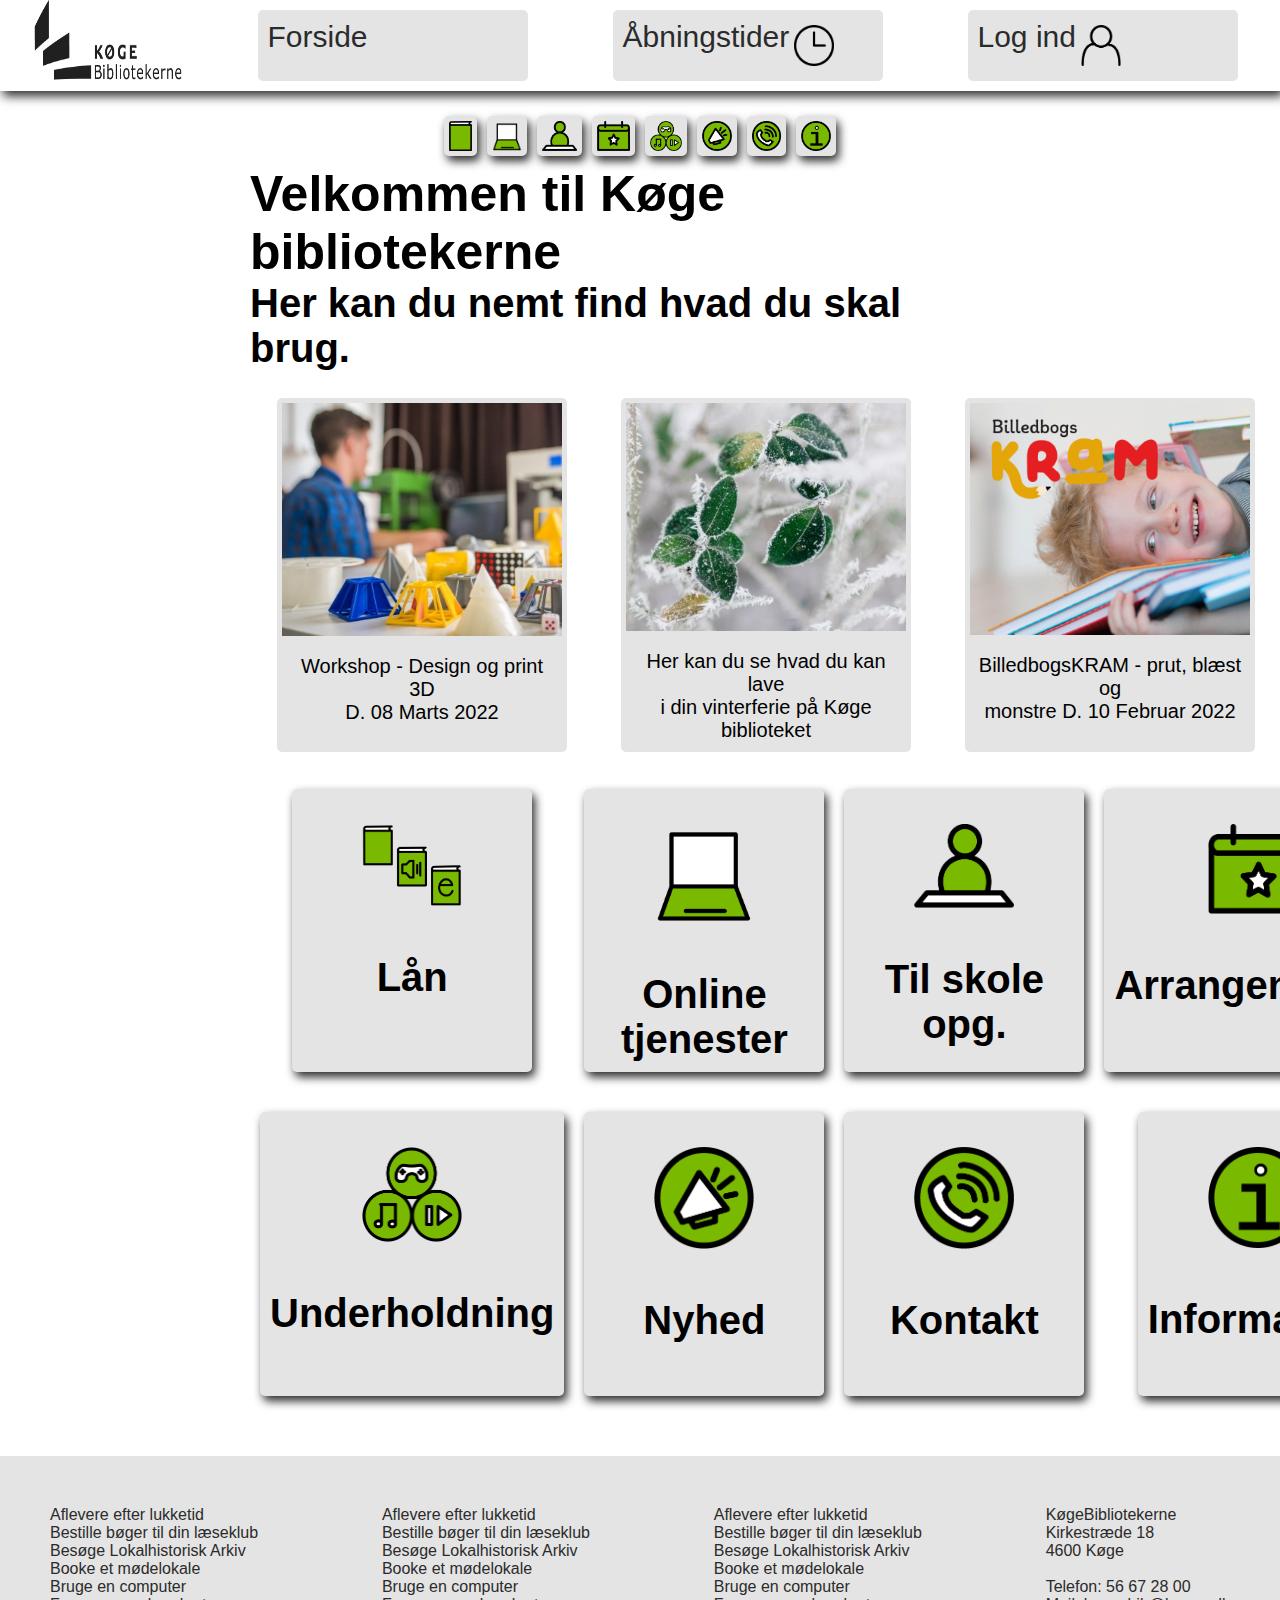
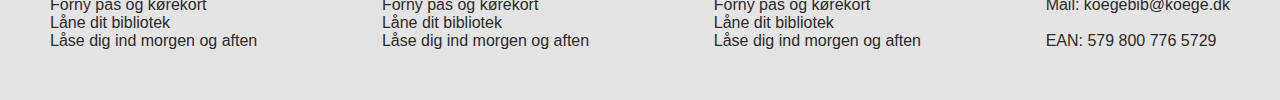
==== commit bcc57696: "forside" ====
--- a/index.html
+++ b/index.html
@@ -1,96 +1,92 @@
 <!DOCTYPE html>
 <html lang="da">
+
 <head>
     <meta charset="UTF-8">
     <meta http-equiv="X-UA-Compatible" content="IE=edge">
     <meta name="viewport" content="width=device-width, initial-scale=1.0">
     <link rel="stylesheet" href="style.css">
+    <title>Køge Bibliotekerne</title>
+</head>
 
-    <title>KøgeBibliotekerne</title>
-</head>
 <body>
 
     <header>
-        <a href="index.html"><img class="logo" src="img/logo.png" alt="logo"></a> 
-        <h1>Køge bibliotekerne</h1>
+        <img class="logo" src="img/logo.png" alt="logo">
+        <a href="index.html">Forside</a>
+        <a href="#">Åbningstider<img src="img/ur.png" alt="Åbningstider" width="40"></a>
+        <a href="#">Log ind<img src="img/bruger.png" alt="logind" width="40"></a>
     </header>
     <nav>
-        <a href="#"><img src="img/farvet ikoner/bøger.png" alt="bog" width="3%"></a>
-        <a href="#"><img src="img/farvet ikoner/Computer.png" alt="computer" width="4%"></a>
-        <a href="#"><img src="img/farvet ikoner/skole-opg.png" alt="skole-opg" width="4%"></a>
-        <a href="arrangement.html"><img src="img/farvet ikoner/kalender.png" alt="kalender" width="4%"></a>
-        <a href="#"><img src="img/farvet ikoner/underholdning.png" alt="underholdning" width="4%"></a>
-        <a href="#"><img src="img/farvet ikoner/Nyhed.png" alt="Nyhed" width="4%"></a>
-        <a href="#"><img src="img/farvet ikoner/Kontakt.png" alt="Kontakt" width="4%"></a>
-        <a href="#"><img src="img/farvet ikoner/info.png" alt="ikoner" width="4%"></a>
+        <a href="#"><img src="img/farvet-ikoner/bøger.png" alt="bog"></a>
+        <a href="#"><img src="img/farvet-ikoner/Computer.png" alt="computer"></a>
+        <a href="#"><img src="img/farvet-ikoner/skole-opg.png" alt="skole-opg"></a>
+        <a href="arrangement.html"><img src="img/farvet-ikoner/kalender.png" alt="kalender"></a>
+        <a href="#"><img src="img/farvet-ikoner/underholdning.png" alt="underholdning"></a>
+        <a href="#"><img src="img/farvet-ikoner/Nyhed.png" alt="Nyhed"></a>
+        <a href="#"><img src="img/farvet-ikoner/Kontakt.png" alt="Kontakt"></a>
+        <a href="#"><img src="img/farvet-ikoner/info.png" alt="ikoner"></a>
     </nav>
-    <section class="søg">
 
-    </section>
     <section class="intro">
         <h1>Velkommen til Køge bibliotekerne</h1>
         <h3>Her kan du nemt find hvad du skal brug.</h3>
         <div class="intro-box">
-            <img src="img/3d-print.jpg" alt="3D-print" width="50%">
+            <img src="img/3d-print.jpg" alt="3D-print" width="280">
             <p>
-                Workshop - Design og print 3D
+                Workshop - Design og print 3D<br>
                 D. 08 Marts 2022
             </p>
         </div>
         <div class="intro-box">
-            <img src="img/vinterferien.jpg" alt="vinterferie" width="50%">
+            <img src="img/vinterferien.jpg" alt="vinterferie" width="280">
             <p>
-                Her kan du se hvad du kan lave i din vinterferie på Køge biblioteket
+                Her kan du se hvad du kan lave<br>
+                i din vinterferie på Køge biblioteket
             </p>
         </div>
         <div class="intro-box">
-            <img src="img/kram.png" alt="KRAM" width="50%">
+            <img src="img/kram.png" alt="KRAM" width="280">
             <p>
-                BilledbogsKRAM - prut, blæst og monstre 
-                D. 10 Februar 2022
+                BilledbogsKRAM - prut, blæst og<br>
+                monstre D. 10 Februar 2022
             </p>
         </div>
-    </section>  
-    <main class="menu">
+    </section>
+    <section class="menu">
         <div class="menu-box">
-            <a href="#"><img src="img/farvet ikoner/lån.png" alt="bog" width="20%"></a>
+            <a href="#"><img src="img/farvet-ikoner/lån.png" alt="bog" width="100"></a>
             <h2 class="menu-text">Lån</h2>
         </div>
         <div class="menu-box">
-            <a href="#"><img src="img/farvet ikoner/Computer.png" alt="computer" width="20%"></a>
-            <h2 class="menu-text"></h2>
+            <a href="#"><img src="img/farvet-ikoner/Computer.png" alt="computer" width="100"></a>
+            <h2 class="menu-text">Online tjenester</h2>
         </div>
         <div class="menu-box">
-            <a href="#"><img src="img/farvet ikoner/skole-opg.png" alt="skole-opg" width="20%"></a>
-            <h2 class="menu-text"></h2>
+            <a href="#"><img src="img/farvet-ikoner/skole-opg.png" alt="skole-opg" width="100"></a>
+            <h2 class="menu-text">Til skole opg.</h2>
         </div>
         <div class="menu-box">
-            <a href="arrangement.html"><img src="img/farvet ikoner/kalender.png" alt="kalender" width="20%"></a>
-            <h2 class="menu-text"></h2>
+            <a href="arrangement.html"><img src="img/farvet-ikoner/kalender.png" alt="kalender" width="100"></a>
+            <h2 class="menu-text">Arrangementer</h2>
         </div>
         <div class="menu-box">
-            <a href="#"><img src="img/farvet ikoner/underholdning.png" alt="underholdning" width="20%"></a>
-            <h2 class="menu-text"></h2>
+            <a href="#"><img src="img/farvet-ikoner/underholdning.png" alt="underholdning" width="100"></a>
+            <h2 class="menu-text">Underholdning</h2>
         </div>
         <div class="menu-box">
-            <a href="#"><img src="img/farvet ikoner/Nyhed.png" alt="Nyhed" width="20%"></a>
-            <h2 class="menu-text"></h2>
+            <a href="#"><img src="img/farvet-ikoner/Nyhed.png" alt="Nyhed" width="100"></a>
+            <h2 class="menu-text">Nyhed</h2>
         </div>
         <div class="menu-box">
-            <a href="#"><img src="img/farvet ikoner/Kontakt.png" alt="Kontakt" width="20%"></a>
-            <h2 class="menu-text"></h2>
+            <a href="#"><img src="img/farvet-ikoner/Kontakt.png" alt="Kontakt" width="100"></a>
+            <h2 class="menu-text">Kontakt</h2>
         </div>
         <div class="menu-box">
-            <a href="#"><img src="img/farvet ikoner/info.png" alt="ikoner" width="20%"></a>
-            <h2 class="menu-text"></h2>
+            <a href="#"><img src="img/farvet-ikoner/info.png" alt="ikoner" width="100"></a>
+            <h2 class="menu-text">Information</h2>
         </div>
-    </main>
-
-
-
-
-
-
+    </section>
 
     <footer>
         <div class="foot-box">
@@ -131,18 +127,18 @@
                 </li>
             </div>
             <div class="box4">
-                    <li>
-                        <ul>KøgeBibliotekerne</ul>
-                        <ul>Kirkestræde 18</ul>
-                        <ul>4600 Køge</ul>
-                        <br>
-                        <ul>Telefon: 56 67 28 00</ul>
-                        <ul> Mail: koegebib@koege.dk</ul>
-                        <br>
-                        <ul>EAN: 579 800 776 5729</ul>
-                    </li>
+                <li>
+                    <ul>KøgeBibliotekerne</ul>
+                    <ul>Kirkestræde 18</ul>
+                    <ul>4600 Køge</ul>
+                    <br>
+                    <ul>Telefon: 56 67 28 00</ul>
+                    <ul> Mail: koegebib@koege.dk</ul>
+                    <br>
+                    <ul>EAN: 579 800 776 5729</ul>
+                </li>
             </div>
-            </div>
+        </div>
         </div>
     </footer>
     <script src="main.js"></script>
--- a/style.css
+++ b/style.css
@@ -173,6 +173,129 @@
 }
 
 
+/* nav bar */
+
+nav{
+    display: flex;
+    justify-content: center;
+    margin-right: 250px;
+    margin-left: 250px;
+    margin-top: 20px;
+    
+}
+
+nav img {
+    background-color: var(--box-bgg-color);
+    padding: 5px;
+    width: auto;
+    height: 30px;
+    margin: 5px;
+    border-radius: 5px;
+    box-shadow: 3px 5px 10px var(--txt-color);
+    
+}
+/* INTRO SECTION */
+
+.intro-box img {
+    height: auto;
+    padding: 5px;    
+}
+.intro-box a {
+    padding: 5px;
+    grid-row: 3/4;
+    background-color: var(--box-bgg-color);
+    border-radius: 5px;
+    
+}
+.intro{
+    display: grid;
+    grid-template-columns: 1fr 1fr 1fr;
+    grid-template-rows: auto auto auto;
+    margin-right: 250px;
+    margin-left: 250px;
+}
+.intro-box {
+    grid-row: 3/4;
+    margin: 27px;
+    background-color: var(--box-bgg-color);
+    border-radius: 5px;
+    text-align: center;
+}
+.intro h1{
+    grid-row: 1/2;
+    grid-column: 1/3;
+    font-size: 50px;
+}
+
+.intro h3{
+    grid-row: 2/3;
+    grid-column: 1/3;
+    font-size: 40px;
+}
+.intro-box p{
+    font-size: 20px;
+    padding: 10px;
+}
+
+/* menu sections */
+
+.menu{
+    display: grid;
+    grid-template-columns: 1fr 1fr 1fr 1fr;
+    grid-template-rows: 1fr 1fr;
+    margin-left: 200px;
+    margin-right: 250px;
+    margin-left: 250px;
+    grid-row-gap: 20px;
+    
+    
+}
+.menu-box a{
+    padding: 35px;
+    
+}
+.menu-box img{
+    padding: 35px;
+    
+}
+.menu-box{
+    background-color: var(--box-bgg-color);
+    border-radius: 5px;
+    margin: 10px;
+    justify-self: center;
+    text-align: center;
+    box-shadow: 3px 5px 10px var(--txt-color);
+}
+.menu-box h2 {
+    font-size: 40px;
+    text-align: center;
+    padding: 10px;
+    
+    
+}
+header{
+    display: flex;
+    box-shadow: 3px 5px 10px var(--txt-color);
+    justify-content: space-around;
+}
+header a{
+    display: flex;
+    background-color: var(--box-bgg-color);
+    padding: 10px;
+    text-decoration: none;
+    font-size: 30px;
+    align-content: space-between;
+    border-radius: 5px;
+    margin: 10px;
+    width: 250px;
+
+}
+header a img {
+    padding: 5px;
+    float: right;
+}
+
+
 @media screen and (min-width: 720px) {
 
     .foot-box{
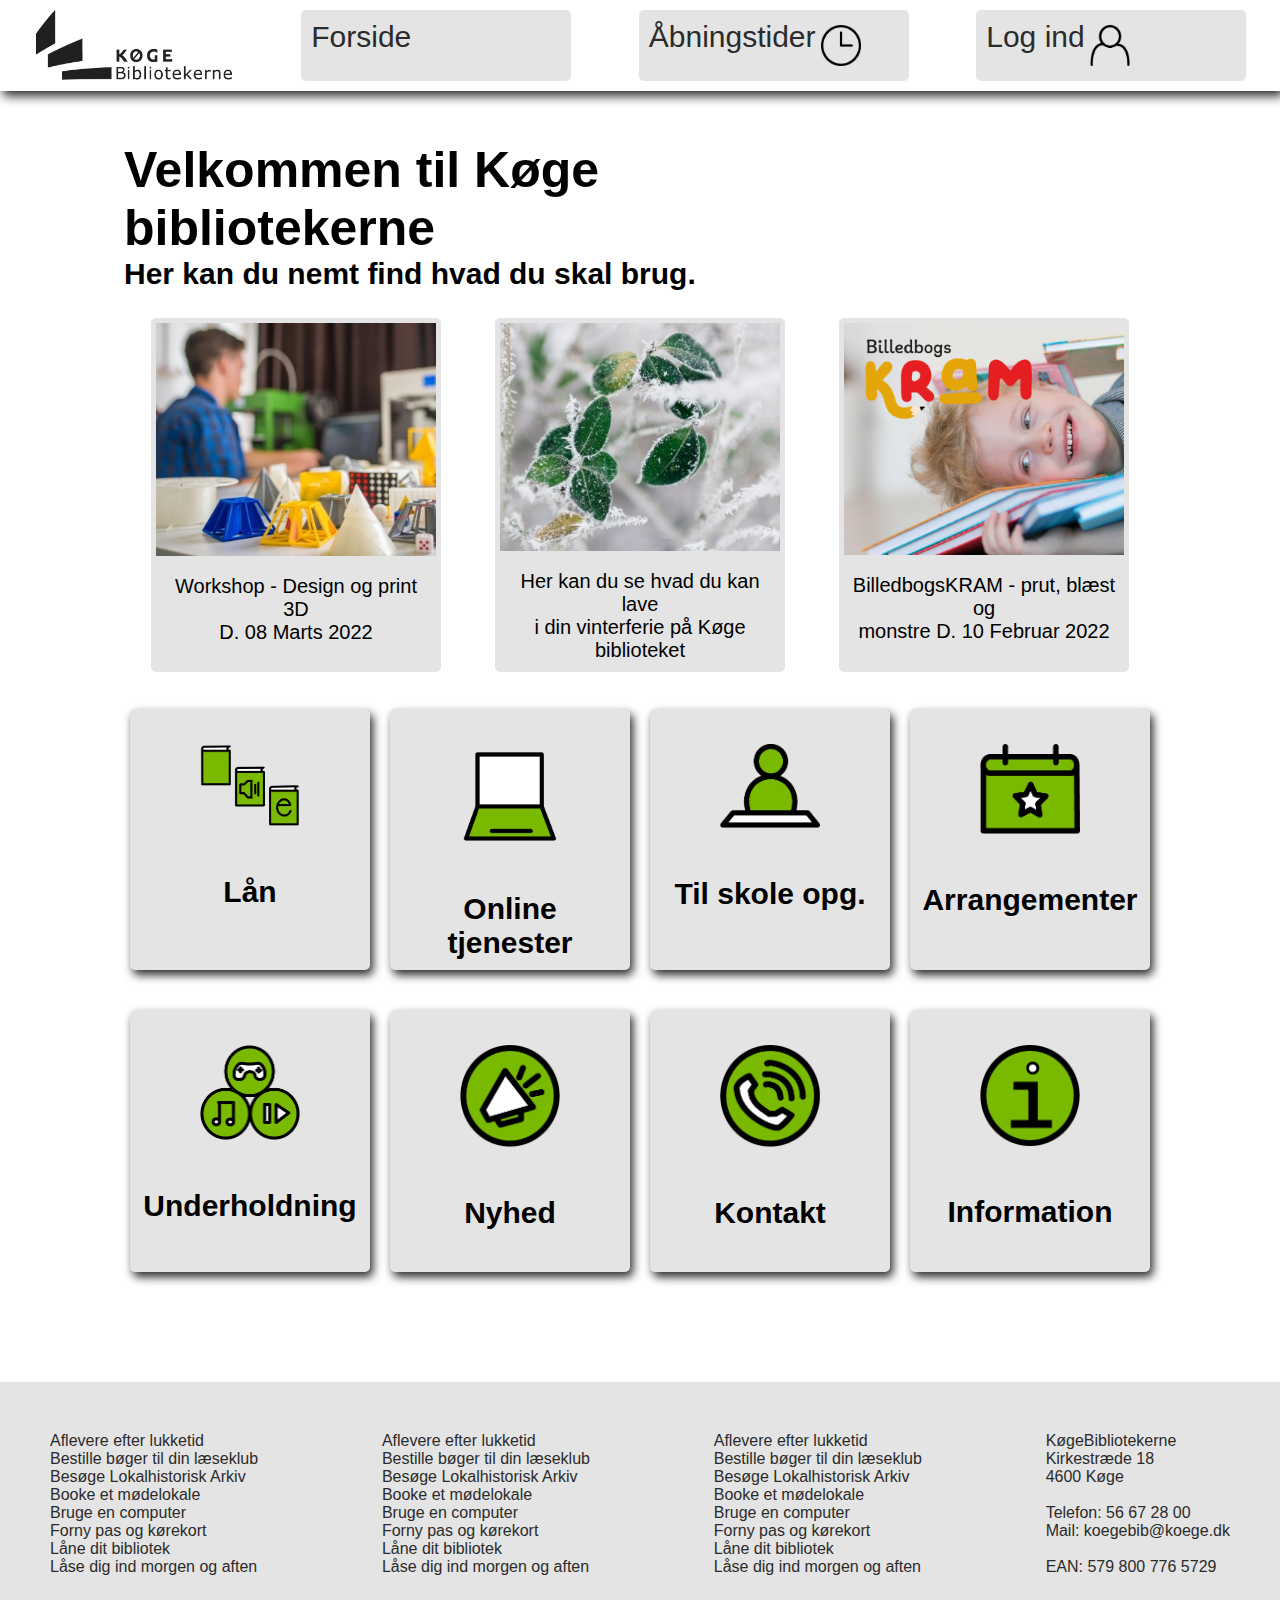
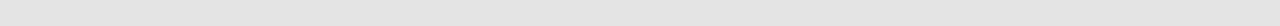
==== commit df7bd8f2: "javascript på nav" ====
--- a/index.html
+++ b/index.html
@@ -6,6 +6,7 @@
     <meta http-equiv="X-UA-Compatible" content="IE=edge">
     <meta name="viewport" content="width=device-width, initial-scale=1.0">
     <link rel="stylesheet" href="style.css">
+    <link rel="stylesheet" href="https://cdnjs.cloudflare.com/ajax/libs/animate.css/4.1.1/animate.min.css">
     <title>Køge Bibliotekerne</title>
 </head>
 
@@ -17,16 +18,6 @@
         <a href="#">Åbningstider<img src="img/ur.png" alt="Åbningstider" width="40"></a>
         <a href="#">Log ind<img src="img/bruger.png" alt="logind" width="40"></a>
     </header>
-    <nav>
-        <a href="#"><img src="img/farvet-ikoner/bøger.png" alt="bog"></a>
-        <a href="#"><img src="img/farvet-ikoner/Computer.png" alt="computer"></a>
-        <a href="#"><img src="img/farvet-ikoner/skole-opg.png" alt="skole-opg"></a>
-        <a href="arrangement.html"><img src="img/farvet-ikoner/kalender.png" alt="kalender"></a>
-        <a href="#"><img src="img/farvet-ikoner/underholdning.png" alt="underholdning"></a>
-        <a href="#"><img src="img/farvet-ikoner/Nyhed.png" alt="Nyhed"></a>
-        <a href="#"><img src="img/farvet-ikoner/Kontakt.png" alt="Kontakt"></a>
-        <a href="#"><img src="img/farvet-ikoner/info.png" alt="ikoner"></a>
-    </nav>
 
     <section class="intro">
         <h1>Velkommen til Køge bibliotekerne</h1>
--- a/style.css
+++ b/style.css
@@ -27,19 +27,21 @@
     margin-top: 50px;
 }
 
-.event, .film, .litteratur, .musik{
+.event, .film, .litteratur, .musik, .it, .fordrag{
+    display: flex;
+    align-items: center;
     margin: 15px;
     background-color: var(--detail-color);
     padding: 8px;
 }
 
-.event-logo, .film-logo, .litteratur-logo, .musik-logo{
+.event-logo, .film-logo, .litteratur-logo, .musik-logo, .it-logo, .fordrag-logo{
     display: block;
     margin-left: auto;
-    margin-right: auto;
+    margin-right: 5px;
     width: 100%;
     height: auto;
-    max-width: 35px;
+    max-width: 25px;
 
 }
 
@@ -101,6 +103,10 @@
     margin-bottom: 10px;
 }
 
+.right, .left{
+    margin-top: 80px;
+}
+
 .lille{
     color: var(--txt-color);
     font-size: 17px;
@@ -149,13 +155,13 @@
 .logo {
     width: 100%;
     height: auto;
-    max-width: 150px;
-    margin-bottom: 10px;
+    max-width: 200px;
+    margin: 10px;
       
   }
 
 footer{
-    padding-top: 50px;
+    padding-top: 100px;
 }
 
 .foot-box{
@@ -198,8 +204,10 @@
 
 .intro-box img {
     height: auto;
-    padding: 5px;    
-}
+    padding: 5px; 
+  
+}
+
 .intro-box a {
     padding: 5px;
     grid-row: 3/4;
@@ -211,8 +219,10 @@
     display: grid;
     grid-template-columns: 1fr 1fr 1fr;
     grid-template-rows: auto auto auto;
+    margin-top: 50px;
     margin-right: 250px;
     margin-left: 250px;
+    justify-content: center;
 }
 .intro-box {
     grid-row: 3/4;
@@ -230,7 +240,7 @@
 .intro h3{
     grid-row: 2/3;
     grid-column: 1/3;
-    font-size: 40px;
+    font-size: 30px;
 }
 .intro-box p{
     font-size: 20px;
@@ -247,9 +257,10 @@
     margin-right: 250px;
     margin-left: 250px;
     grid-row-gap: 20px;
-    
-    
-}
+    justify-content: center;
+    
+}
+
 .menu-box a{
     padding: 35px;
     
@@ -267,7 +278,7 @@
     box-shadow: 3px 5px 10px var(--txt-color);
 }
 .menu-box h2 {
-    font-size: 40px;
+    font-size: 30px;
     text-align: center;
     padding: 10px;
     
